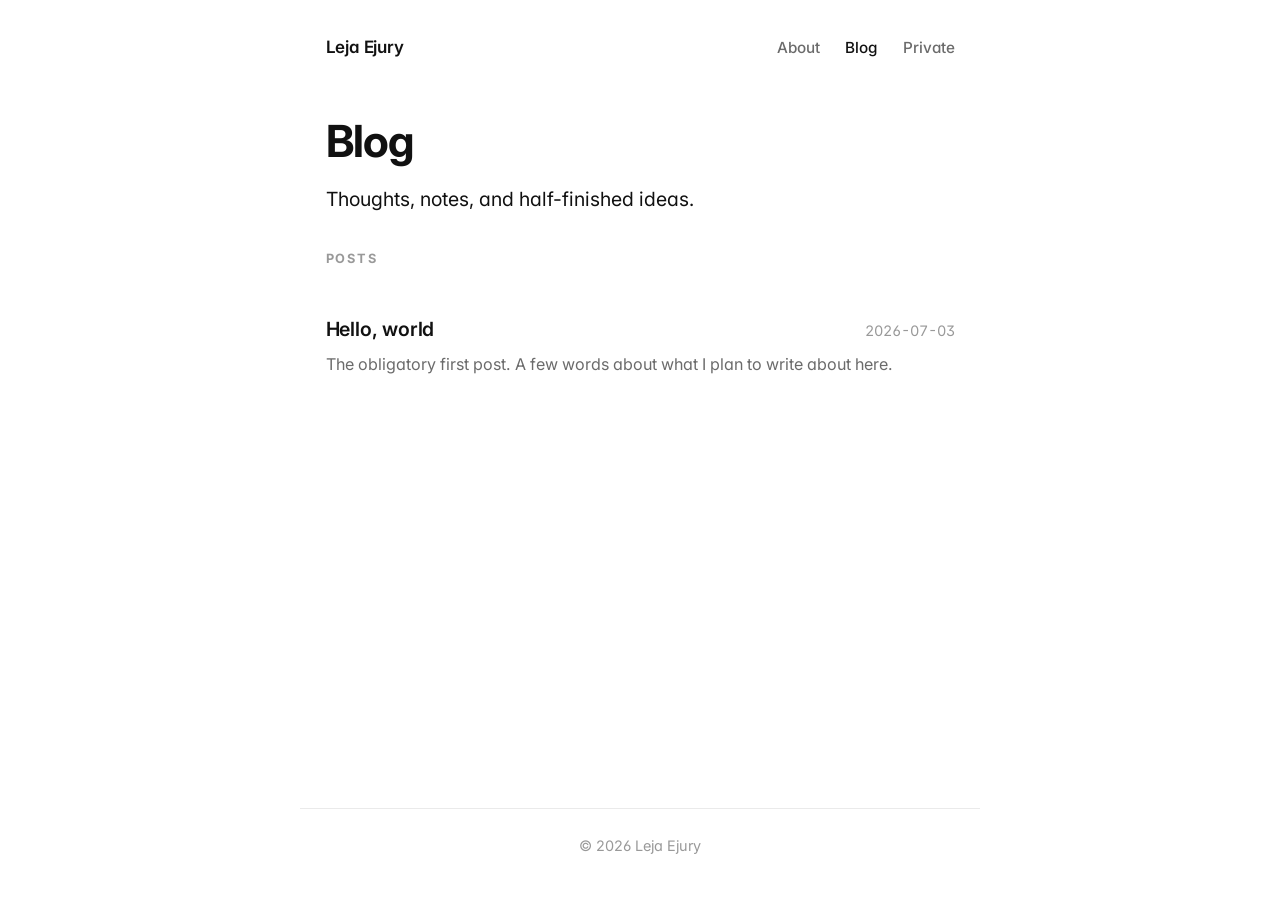
==== blog.html @ d4c1d5e3 "Redesign homepage with resume content in Stamatiou-style layout" ====
<!DOCTYPE html>
<html lang="en">
<head>
  <meta charset="UTF-8" />
  <meta name="viewport" content="width=device-width, initial-scale=1.0" />
  <title>Blog — Leja Ejury</title>
  <link rel="preconnect" href="https://fonts.googleapis.com" />
  <link rel="preconnect" href="https://fonts.gstatic.com" crossorigin />
  <link href="https://fonts.googleapis.com/css2?family=Inter:wght@400;500;600;700&display=swap" rel="stylesheet" />
  <link rel="stylesheet" href="css/style.css" />
</head>
<body>
  <header class="site-header">
    <a href="index.html" class="logo">Leja Ejury</a>
    <nav>
      <a href="index.html">About</a>
      <a href="blog.html" class="active">Blog</a>
      <a href="private.html">Private</a>
    </nav>
  </header>

  <main class="container">
    <h1>Blog</h1>
    <p class="lede">Thoughts, notes, and half-finished ideas.</p>

    <p class="section-label" style="margin-top: 2rem;">Posts</p>
    <ul class="post-list">
      <li>
        <a href="blog/hello-world.html">
          <span class="post-title">Hello, world</span>
          <span class="post-date">2026-07-03</span>
        </a>
        <p class="post-excerpt">
          The obligatory first post. A few words about what I plan to
          write about here.
        </p>
      </li>
    </ul>
  </main>

  <footer class="site-footer">
    <p>&copy; <span id="year"></span> Leja Ejury</p>
  </footer>

  <script src="js/main.js"></script>
</body>
</html>
---- css/style.css ----
:root {
  --bg: #ffffff;
  --ink: #111111;
  --muted: #6b6b6b;
  --faint: #999999;
  --rule: #eaeaea;
  --accent: #b45309;
  --max-width: 680px;
}

* {
  box-sizing: border-box;
  margin: 0;
  padding: 0;
}

html {
  font-size: 17px;
  -webkit-font-smoothing: antialiased;
  -moz-osx-font-smoothing: grayscale;
}

body {
  background: var(--bg);
  color: var(--ink);
  font-family: 'Inter', -apple-system, BlinkMacSystemFont, 'Segoe UI', sans-serif;
  line-height: 1.6;
  min-height: 100vh;
  display: flex;
  flex-direction: column;
  font-feature-settings: 'ss01', 'cv11';
}

h1, h2, h3 {
  font-weight: 700;
  line-height: 1.15;
  letter-spacing: -0.02em;
  color: var(--ink);
}

h1 { font-size: 2.6rem; margin-bottom: 1rem; }
h2 { font-size: 1.35rem; margin: 2rem 0 0.6rem; letter-spacing: -0.01em; }
h3 { font-size: 1.1rem; margin: 1.4rem 0 0.4rem; }

p { margin-bottom: 1rem; }

a {
  color: var(--accent);
  text-decoration: none;
  border-bottom: 1px solid rgba(180, 83, 9, 0.25);
  transition: border-color 0.15s ease;
}

a:hover { border-bottom-color: var(--accent); }

em { font-style: italic; }

hr.rule {
  border: none;
  border-top: 1px solid var(--rule);
  margin: 2.75rem 0;
}

.site-header {
  max-width: var(--max-width);
  margin: 0 auto;
  padding: 2rem 1.5rem 1.25rem;
  display: flex;
  justify-content: space-between;
  align-items: baseline;
  flex-wrap: wrap;
  gap: 1rem;
  width: 100%;
}

.logo {
  font-size: 1rem;
  font-weight: 600;
  color: var(--ink);
  border-bottom: none;
  letter-spacing: -0.01em;
}

.logo:hover { border-bottom: none; }

.site-header nav {
  display: flex;
  gap: 1.5rem;
}

.site-header nav a {
  color: var(--muted);
  font-size: 0.9rem;
  font-weight: 500;
  border-bottom: none;
}

.site-header nav a.active,
.site-header nav a:hover {
  color: var(--ink);
  border-bottom: none;
}

.container {
  max-width: var(--max-width);
  margin: 0 auto;
  padding: 2rem 1.5rem 4rem;
  width: 100%;
  flex: 1;
}

.hero {
  margin: 1.5rem 0 1rem;
}

.hero h1 {
  font-size: 2.8rem;
  margin-bottom: 1.5rem;
}

.lede {
  font-size: 1.15rem;
  line-height: 1.55;
  color: var(--ink);
  margin-bottom: 1.15rem;
}

.section-label {
  font-size: 0.75rem;
  font-weight: 700;
  letter-spacing: 0.14em;
  text-transform: uppercase;
  color: var(--faint);
  margin-bottom: 1.25rem;
}

.now-list,
.links {
  list-style: none;
}

.now-list li {
  padding: 0.4rem 0;
  color: var(--ink);
}

.now-list li + li {
  border-top: 1px solid var(--rule);
}

.links li {
  padding: 0.25rem 0;
}

.work-list {
  list-style: none;
}

.work-list > li {
  padding: 1.5rem 0;
  border-top: 1px solid var(--rule);
}

.work-list > li:first-child { border-top: none; padding-top: 0; }
.work-list > li:last-child { padding-bottom: 0; }

.work-head {
  display: flex;
  justify-content: space-between;
  align-items: baseline;
  gap: 1rem;
  margin-bottom: 0.15rem;
}

.work-company {
  font-weight: 600;
  font-size: 1.02rem;
  color: var(--ink);
  letter-spacing: -0.01em;
}

.work-dates {
  color: var(--faint);
  font-size: 0.85rem;
  font-variant-numeric: tabular-nums;
  white-space: nowrap;
}

.work-role {
  color: var(--muted);
  font-size: 0.95rem;
  margin-bottom: 0.75rem;
}

.work-details {
  list-style: none;
  padding-left: 0;
}

.work-details li {
  position: relative;
  padding-left: 1rem;
  margin-bottom: 0.5rem;
  color: var(--ink);
  font-size: 0.97rem;
  line-height: 1.55;
}

.work-details li::before {
  content: '';
  position: absolute;
  left: 0;
  top: 0.65rem;
  width: 4px;
  height: 4px;
  border-radius: 50%;
  background: var(--faint);
}

.edu .work-head { margin-bottom: 0.15rem; }
.edu-honors {
  color: var(--muted);
  font-size: 0.95rem;
  margin-bottom: 0.5rem;
}

.skills {
  display: grid;
  grid-template-columns: 110px 1fr;
  gap: 0.6rem 1.25rem;
}

.skills dt {
  font-weight: 600;
  color: var(--ink);
  font-size: 0.95rem;
}

.skills dd {
  color: var(--ink);
  font-size: 0.97rem;
  line-height: 1.55;
}

/* Blog list */
.post-list {
  list-style: none;
}

.post-list li {
  padding: 1.4rem 0;
  border-bottom: 1px solid var(--rule);
}

.post-list li:last-child { border-bottom: none; }

.post-list a {
  display: flex;
  justify-content: space-between;
  align-items: baseline;
  gap: 1rem;
  border-bottom: none;
  color: var(--ink);
}

.post-title {
  font-size: 1.15rem;
  font-weight: 600;
  letter-spacing: -0.01em;
}

.post-date {
  color: var(--faint);
  font-size: 0.85rem;
  font-variant-numeric: tabular-nums;
  white-space: nowrap;
}

.post-excerpt {
  color: var(--muted);
  margin-top: 0.4rem;
  font-size: 0.95rem;
}

/* Post page */
.post .back {
  margin-bottom: 2rem;
  font-size: 0.9rem;
}

.post-header {
  margin-bottom: 2rem;
}

.post-meta {
  color: var(--faint);
  font-size: 0.9rem;
  font-variant-numeric: tabular-nums;
}

.post article ul { margin: 0 0 1rem 1.5rem; }
.post article li { margin-bottom: 0.3rem; }

/* Private gate */
.gate {
  max-width: 360px;
  margin: 3rem auto;
  text-align: center;
}

.gate-form {
  margin: 2rem 0 1.5rem;
  display: flex;
  flex-direction: column;
  gap: 0.75rem;
}

.gate-form label {
  text-align: left;
  font-size: 0.9rem;
  color: var(--muted);
}

.gate-form input {
  padding: 0.7rem 0.9rem;
  border: 1px solid var(--rule);
  border-radius: 6px;
  font-size: 1rem;
  font-family: inherit;
  background: white;
}

.gate-form input:focus {
  outline: none;
  border-color: var(--accent);
}

.gate-form button,
.lock-btn {
  padding: 0.7rem 1rem;
  background: var(--ink);
  color: var(--bg);
  border: none;
  border-radius: 6px;
  font-size: 0.95rem;
  font-family: inherit;
  cursor: pointer;
  transition: opacity 0.15s ease;
}

.gate-form button:hover,
.lock-btn:hover { opacity: 0.85; }

.lock-btn {
  background: transparent;
  color: var(--muted);
  border: 1px solid var(--rule);
  margin-top: 2rem;
}

.gate-error {
  color: #b23a3a;
  font-size: 0.9rem;
}

.note {
  font-size: 0.85rem;
  color: var(--muted);
  margin-top: 1rem;
}

.site-footer {
  max-width: var(--max-width);
  margin: 0 auto;
  padding: 1.5rem;
  width: 100%;
  border-top: 1px solid var(--rule);
  color: var(--faint);
  font-size: 0.85rem;
  text-align: center;
}

@media (max-width: 500px) {
  html { font-size: 16px; }
  .hero h1 { font-size: 2.1rem; }
  h1 { font-size: 2.1rem; }
  .site-header { padding-top: 1.5rem; }
  .work-head {
    flex-direction: column;
    gap: 0.1rem;
  }
  .skills {
    grid-template-columns: 1fr;
    gap: 0.25rem 0;
  }
  .skills dt { margin-top: 0.6rem; }
  .post-list a {
    flex-direction: column;
    gap: 0.2rem;
  }
}
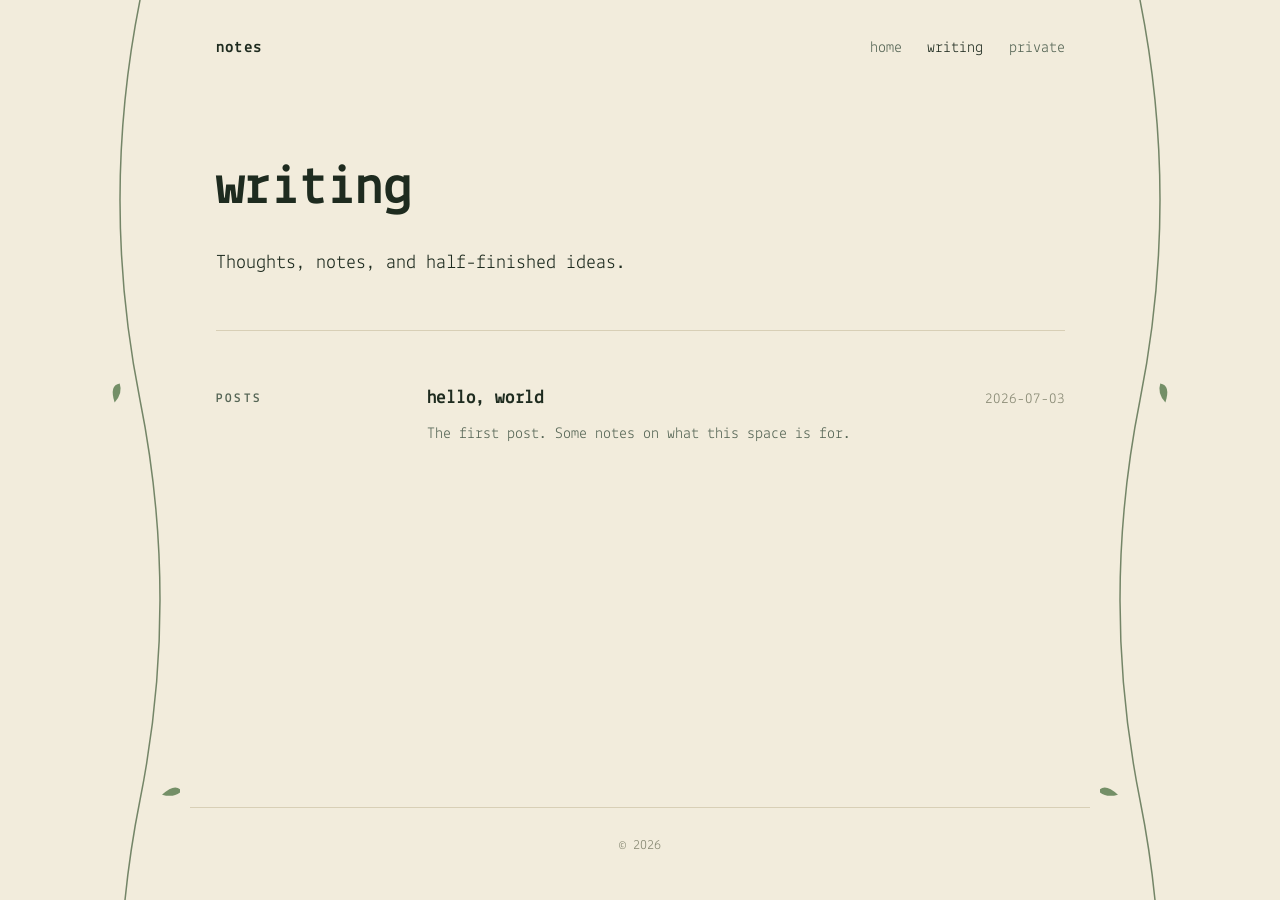
==== commit 3e34bcd5: "Anonymous creative space with green/earthy palette, Lekton, and scroll vines" ====
--- a/blog.html
+++ b/blog.html
@@ -3,45 +3,76 @@
 <head>
   <meta charset="UTF-8" />
   <meta name="viewport" content="width=device-width, initial-scale=1.0" />
-  <title>Blog — Leja Ejury</title>
+  <title>writing — notes</title>
   <link rel="preconnect" href="https://fonts.googleapis.com" />
   <link rel="preconnect" href="https://fonts.gstatic.com" crossorigin />
-  <link href="https://fonts.googleapis.com/css2?family=Inter:wght@400;500;600;700&display=swap" rel="stylesheet" />
+  <link href="https://fonts.googleapis.com/css2?family=Lekton:ital,wght@0,400;0,700;1,400&display=swap" rel="stylesheet" />
   <link rel="stylesheet" href="css/style.css" />
 </head>
 <body>
+  <div class="vines" aria-hidden="true">
+    <svg class="vine vine-left" viewBox="0 0 100 5000" preserveAspectRatio="xMidYMin slice">
+      <path class="vine-path" d="M 60 0 Q 20 200 60 400 T 60 800 T 60 1200 T 60 1600 T 60 2000 T 60 2400 T 60 2800 T 60 3200 T 60 3600 T 60 4000 T 60 4400 T 60 4800" />
+      <g class="leaves">
+        <path class="leaf" data-threshold="0.05" transform="translate(30 400) rotate(-30)" d="M 0 0 Q 12 -4 14 -14 Q 4 -18 0 0 Z" />
+        <path class="leaf" data-threshold="0.14" transform="translate(85 800) rotate(35)"  d="M 0 0 Q 12 -4 14 -14 Q 4 -18 0 0 Z" />
+        <path class="leaf" data-threshold="0.24" transform="translate(30 1200) rotate(-30)" d="M 0 0 Q 12 -4 14 -14 Q 4 -18 0 0 Z" />
+        <path class="leaf" data-threshold="0.34" transform="translate(85 1600) rotate(35)"  d="M 0 0 Q 12 -4 14 -14 Q 4 -18 0 0 Z" />
+        <path class="leaf" data-threshold="0.44" transform="translate(30 2000) rotate(-30)" d="M 0 0 Q 12 -4 14 -14 Q 4 -18 0 0 Z" />
+      </g>
+    </svg>
+    <svg class="vine vine-right" viewBox="0 0 100 5000" preserveAspectRatio="xMidYMin slice">
+      <path class="vine-path" d="M 40 0 Q 80 200 40 400 T 40 800 T 40 1200 T 40 1600 T 40 2000 T 40 2400 T 40 2800 T 40 3200 T 40 3600 T 40 4000 T 40 4400 T 40 4800" />
+      <g class="leaves">
+        <path class="leaf" data-threshold="0.09" transform="translate(70 400) rotate(30)"   d="M 0 0 Q -12 -4 -14 -14 Q -4 -18 0 0 Z" />
+        <path class="leaf" data-threshold="0.19" transform="translate(15 800) rotate(-35)"  d="M 0 0 Q -12 -4 -14 -14 Q -4 -18 0 0 Z" />
+        <path class="leaf" data-threshold="0.29" transform="translate(70 1200) rotate(30)"  d="M 0 0 Q -12 -4 -14 -14 Q -4 -18 0 0 Z" />
+        <path class="leaf" data-threshold="0.39" transform="translate(15 1600) rotate(-35)" d="M 0 0 Q -12 -4 -14 -14 Q -4 -18 0 0 Z" />
+        <path class="leaf" data-threshold="0.49" transform="translate(70 2000) rotate(30)"  d="M 0 0 Q -12 -4 -14 -14 Q -4 -18 0 0 Z" />
+      </g>
+    </svg>
+  </div>
+
   <header class="site-header">
-    <a href="index.html" class="logo">Leja Ejury</a>
+    <a href="index.html" class="logo">notes</a>
     <nav>
-      <a href="index.html">About</a>
-      <a href="blog.html" class="active">Blog</a>
-      <a href="private.html">Private</a>
+      <a href="index.html">home</a>
+      <a href="blog.html" class="active">writing</a>
+      <a href="private.html">private</a>
     </nav>
   </header>
 
   <main class="container">
-    <h1>Blog</h1>
-    <p class="lede">Thoughts, notes, and half-finished ideas.</p>
+    <section class="hero">
+      <h1>writing</h1>
+      <p class="lede">Thoughts, notes, and half-finished ideas.</p>
+    </section>
 
-    <p class="section-label" style="margin-top: 2rem;">Posts</p>
-    <ul class="post-list">
-      <li>
-        <a href="blog/hello-world.html">
-          <span class="post-title">Hello, world</span>
-          <span class="post-date">2026-07-03</span>
-        </a>
-        <p class="post-excerpt">
-          The obligatory first post. A few words about what I plan to
-          write about here.
-        </p>
-      </li>
-    </ul>
+    <hr class="rule" />
+
+    <section>
+      <p class="section-label">Posts</p>
+      <div>
+        <ul class="post-list">
+          <li>
+            <a href="blog/hello-world.html">
+              <span class="post-title">hello, world</span>
+              <span class="post-date">2026-07-03</span>
+            </a>
+            <p class="post-excerpt">
+              The first post. Some notes on what this space is for.
+            </p>
+          </li>
+        </ul>
+      </div>
+    </section>
   </main>
 
   <footer class="site-footer">
-    <p>&copy; <span id="year"></span> Leja Ejury</p>
+    <p>&copy; <span id="year"></span></p>
   </footer>
 
   <script src="js/main.js"></script>
+  <script src="js/vines.js"></script>
 </body>
 </html>
--- a/css/style.css
+++ b/css/style.css
@@ -1,11 +1,15 @@
 :root {
-  --bg: #ffffff;
-  --ink: #111111;
-  --muted: #6b6b6b;
-  --faint: #999999;
-  --rule: #eaeaea;
-  --accent: #b45309;
-  --max-width: 680px;
+  --bg: #f2ecdc;
+  --ink: #1e2b1f;
+  --muted: #556555;
+  --faint: #8a8b76;
+  --rule: #d8cfb6;
+  --accent: #a44a24;
+  --vine: #3f5a37;
+  --leaf: #4a7040;
+  --content-width: 900px;
+  --label-width: 160px;
+  --gutter: 3rem;
 }
 
 * {
@@ -23,23 +27,25 @@
 body {
   background: var(--bg);
   color: var(--ink);
-  font-family: 'Inter', -apple-system, BlinkMacSystemFont, 'Segoe UI', sans-serif;
-  line-height: 1.6;
+  font-family: 'Lekton', 'JetBrains Mono', 'IBM Plex Mono', ui-monospace, monospace;
+  line-height: 1.65;
   min-height: 100vh;
   display: flex;
   flex-direction: column;
-  font-feature-settings: 'ss01', 'cv11';
+  position: relative;
+  overflow-x: hidden;
 }
 
 h1, h2, h3 {
+  font-family: 'Lekton', 'JetBrains Mono', 'IBM Plex Mono', ui-monospace, monospace;
   font-weight: 700;
   line-height: 1.15;
-  letter-spacing: -0.02em;
-  color: var(--ink);
-}
-
-h1 { font-size: 2.6rem; margin-bottom: 1rem; }
-h2 { font-size: 1.35rem; margin: 2rem 0 0.6rem; letter-spacing: -0.01em; }
+  letter-spacing: -0.01em;
+  color: var(--ink);
+}
+
+h1 { font-size: 3rem; margin-bottom: 1.2rem; }
+h2 { font-size: 1.4rem; margin: 2rem 0 0.6rem; }
 h3 { font-size: 1.1rem; margin: 1.4rem 0 0.4rem; }
 
 p { margin-bottom: 1rem; }
@@ -47,41 +53,96 @@
 a {
   color: var(--accent);
   text-decoration: none;
-  border-bottom: 1px solid rgba(180, 83, 9, 0.25);
-  transition: border-color 0.15s ease;
-}
-
-a:hover { border-bottom-color: var(--accent); }
+  border-bottom: 1px solid rgba(164, 74, 36, 0.35);
+  transition: border-color 0.15s ease, color 0.15s ease;
+}
+
+a:hover {
+  border-bottom-color: var(--accent);
+  color: var(--ink);
+}
 
 em { font-style: italic; }
+code {
+  font-family: inherit;
+  background: rgba(63, 90, 55, 0.1);
+  padding: 0.05em 0.35em;
+  border-radius: 3px;
+  font-size: 0.92em;
+}
 
 hr.rule {
   border: none;
   border-top: 1px solid var(--rule);
-  margin: 2.75rem 0;
-}
-
+  margin: 3rem 0;
+}
+
+/* ── vines ─────────────────────────────────────────── */
+.vines {
+  position: absolute;
+  top: 0;
+  left: 0;
+  right: 0;
+  height: 100%;
+  pointer-events: none;
+  z-index: 0;
+  overflow: hidden;
+}
+
+.vine {
+  position: absolute;
+  top: 0;
+  height: 100%;
+  width: 100px;
+}
+
+.vine-left { left: max(1rem, calc((100vw - var(--content-width)) / 2 - 110px)); }
+.vine-right { right: max(1rem, calc((100vw - var(--content-width)) / 2 - 110px)); }
+
+.vine-path {
+  fill: none;
+  stroke: var(--vine);
+  stroke-width: 1.5;
+  stroke-linecap: round;
+  opacity: 0.7;
+}
+
+.leaf {
+  fill: var(--leaf);
+  opacity: 0;
+  transform-box: fill-box;
+  transform-origin: center;
+  transition: opacity 0.6s ease-out, transform 0.6s ease-out;
+}
+
+.leaf.visible {
+  opacity: 0.75;
+}
+
+/* ── header ────────────────────────────────────────── */
 .site-header {
-  max-width: var(--max-width);
+  max-width: var(--content-width);
   margin: 0 auto;
-  padding: 2rem 1.5rem 1.25rem;
+  padding: 2rem 1.5rem 1.5rem;
   display: flex;
   justify-content: space-between;
   align-items: baseline;
   flex-wrap: wrap;
   gap: 1rem;
   width: 100%;
+  position: relative;
+  z-index: 2;
 }
 
 .logo {
   font-size: 1rem;
-  font-weight: 600;
+  font-weight: 700;
   color: var(--ink);
   border-bottom: none;
-  letter-spacing: -0.01em;
-}
-
-.logo:hover { border-bottom: none; }
+  letter-spacing: 0.02em;
+}
+
+.logo:hover { border-bottom: none; color: var(--accent); }
 
 .site-header nav {
   display: flex;
@@ -90,8 +151,7 @@
 
 .site-header nav a {
   color: var(--muted);
-  font-size: 0.9rem;
-  font-weight: 500;
+  font-size: 0.95rem;
   border-bottom: none;
 }
 
@@ -101,157 +161,122 @@
   border-bottom: none;
 }
 
+/* ── container / layout ────────────────────────────── */
 .container {
-  max-width: var(--max-width);
+  max-width: var(--content-width);
   margin: 0 auto;
-  padding: 2rem 1.5rem 4rem;
+  padding: 2rem 1.5rem 5rem;
   width: 100%;
   flex: 1;
+  position: relative;
+  z-index: 1;
 }
 
 .hero {
-  margin: 1.5rem 0 1rem;
+  margin: 2rem 0 1rem;
 }
 
 .hero h1 {
-  font-size: 2.8rem;
+  font-size: 3.4rem;
   margin-bottom: 1.5rem;
+  letter-spacing: -0.02em;
 }
 
 .lede {
   font-size: 1.15rem;
-  line-height: 1.55;
+  line-height: 1.6;
   color: var(--ink);
   margin-bottom: 1.15rem;
+  max-width: 42rem;
+}
+
+/* Two-column desktop layout: section-label sits left of content */
+@media (min-width: 820px) {
+  main.container > section:not(.hero):not(.gate) {
+    display: grid;
+    grid-template-columns: var(--label-width) 1fr;
+    gap: var(--gutter);
+    align-items: start;
+  }
+
+  main.container > section:not(.hero):not(.gate) > .section-label {
+    grid-column: 1;
+    margin: 0;
+    padding-top: 0.35rem;
+    position: sticky;
+    top: 1.5rem;
+  }
+
+  main.container > section:not(.hero):not(.gate) > *:not(.section-label) {
+    grid-column: 2;
+    min-width: 0;
+  }
 }
 
 .section-label {
-  font-size: 0.75rem;
+  font-size: 0.78rem;
   font-weight: 700;
-  letter-spacing: 0.14em;
+  letter-spacing: 0.18em;
   text-transform: uppercase;
-  color: var(--faint);
+  color: var(--muted);
   margin-bottom: 1.25rem;
 }
 
+/* ── content elements ──────────────────────────────── */
 .now-list,
-.links {
+.links,
+.ideas-list,
+.project-list {
   list-style: none;
 }
 
-.now-list li {
-  padding: 0.4rem 0;
-  color: var(--ink);
-}
-
-.now-list li + li {
+.ideas-list li {
+  padding: 0.5rem 0;
+  color: var(--ink);
+  border-top: 1px dashed var(--rule);
+}
+
+.ideas-list li:first-child { border-top: none; padding-top: 0; }
+
+.project-list li {
+  padding: 0.9rem 0;
   border-top: 1px solid var(--rule);
-}
-
-.links li {
-  padding: 0.25rem 0;
-}
-
-.work-list {
-  list-style: none;
-}
-
-.work-list > li {
-  padding: 1.5rem 0;
-  border-top: 1px solid var(--rule);
-}
-
-.work-list > li:first-child { border-top: none; padding-top: 0; }
-.work-list > li:last-child { padding-bottom: 0; }
-
-.work-head {
-  display: flex;
-  justify-content: space-between;
+  display: flex;
+  gap: 1.5rem;
   align-items: baseline;
-  gap: 1rem;
-  margin-bottom: 0.15rem;
-}
-
-.work-company {
-  font-weight: 600;
-  font-size: 1.02rem;
-  color: var(--ink);
-  letter-spacing: -0.01em;
-}
-
-.work-dates {
-  color: var(--faint);
-  font-size: 0.85rem;
-  font-variant-numeric: tabular-nums;
-  white-space: nowrap;
-}
-
-.work-role {
-  color: var(--muted);
+}
+
+.project-list li:first-child { border-top: none; padding-top: 0; }
+
+.project-name {
+  font-weight: 700;
+  color: var(--ink);
+  min-width: 130px;
+}
+
+.project-desc {
+  color: var(--muted);
+  font-size: 0.98rem;
+}
+
+.links li { padding: 0.25rem 0; }
+
+.more-link {
+  margin-top: 1rem;
   font-size: 0.95rem;
-  margin-bottom: 0.75rem;
-}
-
-.work-details {
-  list-style: none;
-  padding-left: 0;
-}
-
-.work-details li {
-  position: relative;
-  padding-left: 1rem;
-  margin-bottom: 0.5rem;
-  color: var(--ink);
-  font-size: 0.97rem;
-  line-height: 1.55;
-}
-
-.work-details li::before {
-  content: '';
-  position: absolute;
-  left: 0;
-  top: 0.65rem;
-  width: 4px;
-  height: 4px;
-  border-radius: 50%;
-  background: var(--faint);
-}
-
-.edu .work-head { margin-bottom: 0.15rem; }
-.edu-honors {
-  color: var(--muted);
-  font-size: 0.95rem;
-  margin-bottom: 0.5rem;
-}
-
-.skills {
-  display: grid;
-  grid-template-columns: 110px 1fr;
-  gap: 0.6rem 1.25rem;
-}
-
-.skills dt {
-  font-weight: 600;
-  color: var(--ink);
-  font-size: 0.95rem;
-}
-
-.skills dd {
-  color: var(--ink);
-  font-size: 0.97rem;
-  line-height: 1.55;
-}
-
-/* Blog list */
+}
+
+/* ── blog list ─────────────────────────────────────── */
 .post-list {
   list-style: none;
 }
 
 .post-list li {
-  padding: 1.4rem 0;
-  border-bottom: 1px solid var(--rule);
-}
-
+  padding: 1.2rem 0;
+  border-top: 1px solid var(--rule);
+}
+
+.post-list li:first-child { border-top: none; padding-top: 0; }
 .post-list li:last-child { border-bottom: none; }
 
 .post-list a {
@@ -263,15 +288,18 @@
   color: var(--ink);
 }
 
+.post-list a:hover .post-title { color: var(--accent); }
+
 .post-title {
-  font-size: 1.15rem;
-  font-weight: 600;
+  font-size: 1.2rem;
+  font-weight: 700;
   letter-spacing: -0.01em;
+  transition: color 0.15s ease;
 }
 
 .post-date {
   color: var(--faint);
-  font-size: 0.85rem;
+  font-size: 0.9rem;
   font-variant-numeric: tabular-nums;
   white-space: nowrap;
 }
@@ -280,9 +308,10 @@
   color: var(--muted);
   margin-top: 0.4rem;
   font-size: 0.95rem;
-}
-
-/* Post page */
+  line-height: 1.55;
+}
+
+/* ── post page ─────────────────────────────────────── */
 .post .back {
   margin-bottom: 2rem;
   font-size: 0.9rem;
@@ -301,12 +330,14 @@
 .post article ul { margin: 0 0 1rem 1.5rem; }
 .post article li { margin-bottom: 0.3rem; }
 
-/* Private gate */
+/* ── private gate ──────────────────────────────────── */
 .gate {
-  max-width: 360px;
+  max-width: 380px;
   margin: 3rem auto;
   text-align: center;
 }
+
+.gate h1 { font-size: 2.2rem; margin-bottom: 0.5rem; }
 
 .gate-form {
   margin: 2rem 0 1.5rem;
@@ -324,15 +355,16 @@
 .gate-form input {
   padding: 0.7rem 0.9rem;
   border: 1px solid var(--rule);
-  border-radius: 6px;
+  border-radius: 4px;
   font-size: 1rem;
   font-family: inherit;
-  background: white;
+  background: #fbf7ea;
+  color: var(--ink);
 }
 
 .gate-form input:focus {
   outline: none;
-  border-color: var(--accent);
+  border-color: var(--vine);
 }
 
 .gate-form button,
@@ -341,7 +373,7 @@
   background: var(--ink);
   color: var(--bg);
   border: none;
-  border-radius: 6px;
+  border-radius: 4px;
   font-size: 0.95rem;
   font-family: inherit;
   cursor: pointer;
@@ -369,8 +401,9 @@
   margin-top: 1rem;
 }
 
+/* ── footer ────────────────────────────────────────── */
 .site-footer {
-  max-width: var(--max-width);
+  max-width: var(--content-width);
   margin: 0 auto;
   padding: 1.5rem;
   width: 100%;
@@ -378,24 +411,18 @@
   color: var(--faint);
   font-size: 0.85rem;
   text-align: center;
-}
-
-@media (max-width: 500px) {
+  position: relative;
+  z-index: 1;
+}
+
+/* ── narrow screens: hide vines, single-column ─────── */
+@media (max-width: 819px) {
+  .vines { display: none; }
   html { font-size: 16px; }
-  .hero h1 { font-size: 2.1rem; }
-  h1 { font-size: 2.1rem; }
-  .site-header { padding-top: 1.5rem; }
-  .work-head {
-    flex-direction: column;
-    gap: 0.1rem;
-  }
-  .skills {
-    grid-template-columns: 1fr;
-    gap: 0.25rem 0;
-  }
-  .skills dt { margin-top: 0.6rem; }
-  .post-list a {
-    flex-direction: column;
-    gap: 0.2rem;
-  }
-}
+  .hero h1 { font-size: 2.2rem; }
+  h1 { font-size: 2.2rem; }
+  .container { padding-top: 1.5rem; }
+  .post-list a { flex-direction: column; gap: 0.2rem; }
+  .project-list li { flex-direction: column; gap: 0.2rem; }
+  .project-name { min-width: 0; }
+}
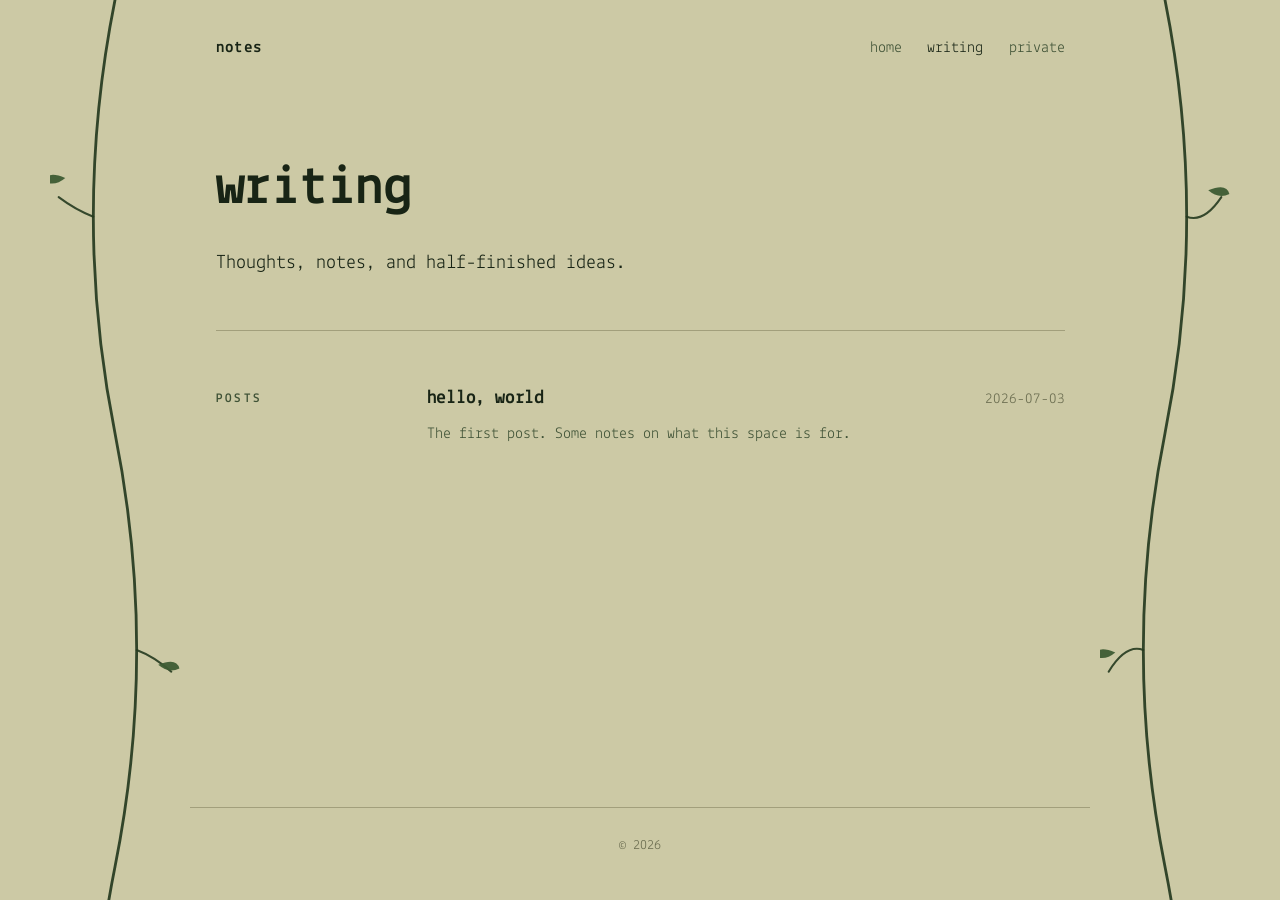
==== commit 5860d957: "Deeper earthy palette, thicker vines with 12 branches per side that draw on scroll" ====
--- a/blog.html
+++ b/blog.html
@@ -11,25 +11,13 @@
 </head>
 <body>
   <div class="vines" aria-hidden="true">
-    <svg class="vine vine-left" viewBox="0 0 100 5000" preserveAspectRatio="xMidYMin slice">
-      <path class="vine-path" d="M 60 0 Q 20 200 60 400 T 60 800 T 60 1200 T 60 1600 T 60 2000 T 60 2400 T 60 2800 T 60 3200 T 60 3600 T 60 4000 T 60 4400 T 60 4800" />
-      <g class="leaves">
-        <path class="leaf" data-threshold="0.05" transform="translate(30 400) rotate(-30)" d="M 0 0 Q 12 -4 14 -14 Q 4 -18 0 0 Z" />
-        <path class="leaf" data-threshold="0.14" transform="translate(85 800) rotate(35)"  d="M 0 0 Q 12 -4 14 -14 Q 4 -18 0 0 Z" />
-        <path class="leaf" data-threshold="0.24" transform="translate(30 1200) rotate(-30)" d="M 0 0 Q 12 -4 14 -14 Q 4 -18 0 0 Z" />
-        <path class="leaf" data-threshold="0.34" transform="translate(85 1600) rotate(35)"  d="M 0 0 Q 12 -4 14 -14 Q 4 -18 0 0 Z" />
-        <path class="leaf" data-threshold="0.44" transform="translate(30 2000) rotate(-30)" d="M 0 0 Q 12 -4 14 -14 Q 4 -18 0 0 Z" />
-      </g>
+    <svg class="vine vine-left" viewBox="0 0 120 5000" preserveAspectRatio="xMidYMin slice">
+      <path class="vine-main" d="M 60 0 Q 20 200 60 400 T 60 800 T 60 1200 T 60 1600 T 60 2000 T 60 2400 T 60 2800 T 60 3200 T 60 3600 T 60 4000 T 60 4400 T 60 4800" />
+      <g class="branches"></g>
     </svg>
-    <svg class="vine vine-right" viewBox="0 0 100 5000" preserveAspectRatio="xMidYMin slice">
-      <path class="vine-path" d="M 40 0 Q 80 200 40 400 T 40 800 T 40 1200 T 40 1600 T 40 2000 T 40 2400 T 40 2800 T 40 3200 T 40 3600 T 40 4000 T 40 4400 T 40 4800" />
-      <g class="leaves">
-        <path class="leaf" data-threshold="0.09" transform="translate(70 400) rotate(30)"   d="M 0 0 Q -12 -4 -14 -14 Q -4 -18 0 0 Z" />
-        <path class="leaf" data-threshold="0.19" transform="translate(15 800) rotate(-35)"  d="M 0 0 Q -12 -4 -14 -14 Q -4 -18 0 0 Z" />
-        <path class="leaf" data-threshold="0.29" transform="translate(70 1200) rotate(30)"  d="M 0 0 Q -12 -4 -14 -14 Q -4 -18 0 0 Z" />
-        <path class="leaf" data-threshold="0.39" transform="translate(15 1600) rotate(-35)" d="M 0 0 Q -12 -4 -14 -14 Q -4 -18 0 0 Z" />
-        <path class="leaf" data-threshold="0.49" transform="translate(70 2000) rotate(30)"  d="M 0 0 Q -12 -4 -14 -14 Q -4 -18 0 0 Z" />
-      </g>
+    <svg class="vine vine-right" viewBox="0 0 120 5000" preserveAspectRatio="xMidYMin slice">
+      <path class="vine-main" d="M 60 0 Q 100 200 60 400 T 60 800 T 60 1200 T 60 1600 T 60 2000 T 60 2400 T 60 2800 T 60 3200 T 60 3600 T 60 4000 T 60 4400 T 60 4800" />
+      <g class="branches"></g>
     </svg>
   </div>
 
--- a/css/style.css
+++ b/css/style.css
@@ -1,12 +1,12 @@
 :root {
-  --bg: #f2ecdc;
-  --ink: #1e2b1f;
-  --muted: #556555;
-  --faint: #8a8b76;
-  --rule: #d8cfb6;
-  --accent: #a44a24;
-  --vine: #3f5a37;
-  --leaf: #4a7040;
+  --bg: #ccc9a5;
+  --ink: #182415;
+  --muted: #3f5236;
+  --faint: #6d6f52;
+  --rule: #a29f7c;
+  --accent: #7a3a1a;
+  --vine: #253a20;
+  --leaf: #3d5c33;
   --content-width: 900px;
   --label-width: 160px;
   --gutter: 3rem;
@@ -93,30 +93,45 @@
   position: absolute;
   top: 0;
   height: 100%;
-  width: 100px;
-}
-
-.vine-left { left: max(1rem, calc((100vw - var(--content-width)) / 2 - 110px)); }
-.vine-right { right: max(1rem, calc((100vw - var(--content-width)) / 2 - 110px)); }
-
-.vine-path {
+  width: 130px;
+}
+
+.vine-left  { left:  max(1rem, calc((100vw - var(--content-width)) / 2 - 140px)); }
+.vine-right { right: max(1rem, calc((100vw - var(--content-width)) / 2 - 140px)); }
+
+.vine-main {
   fill: none;
   stroke: var(--vine);
-  stroke-width: 1.5;
+  stroke-width: 2.6;
   stroke-linecap: round;
-  opacity: 0.7;
-}
-
-.leaf {
+  opacity: 0.92;
+}
+
+.branch-path {
+  fill: none;
+  stroke: var(--vine);
+  stroke-width: 1.9;
+  stroke-linecap: round;
+  opacity: 0;
+  stroke-dashoffset: var(--length, 100);
+  transition: opacity 0.2s ease, stroke-dashoffset 0.9s ease-out;
+}
+
+.branch-leaf {
   fill: var(--leaf);
   opacity: 0;
   transform-box: fill-box;
-  transform-origin: center;
-  transition: opacity 0.6s ease-out, transform 0.6s ease-out;
-}
-
-.leaf.visible {
-  opacity: 0.75;
+  transform-origin: 0 0;
+  transition: opacity 0.6s ease 0.35s;
+}
+
+.branch.visible .branch-path {
+  opacity: 0.9;
+  stroke-dashoffset: 0;
+}
+
+.branch.visible .branch-leaf {
+  opacity: 0.95;
 }
 
 /* ── header ────────────────────────────────────────── */
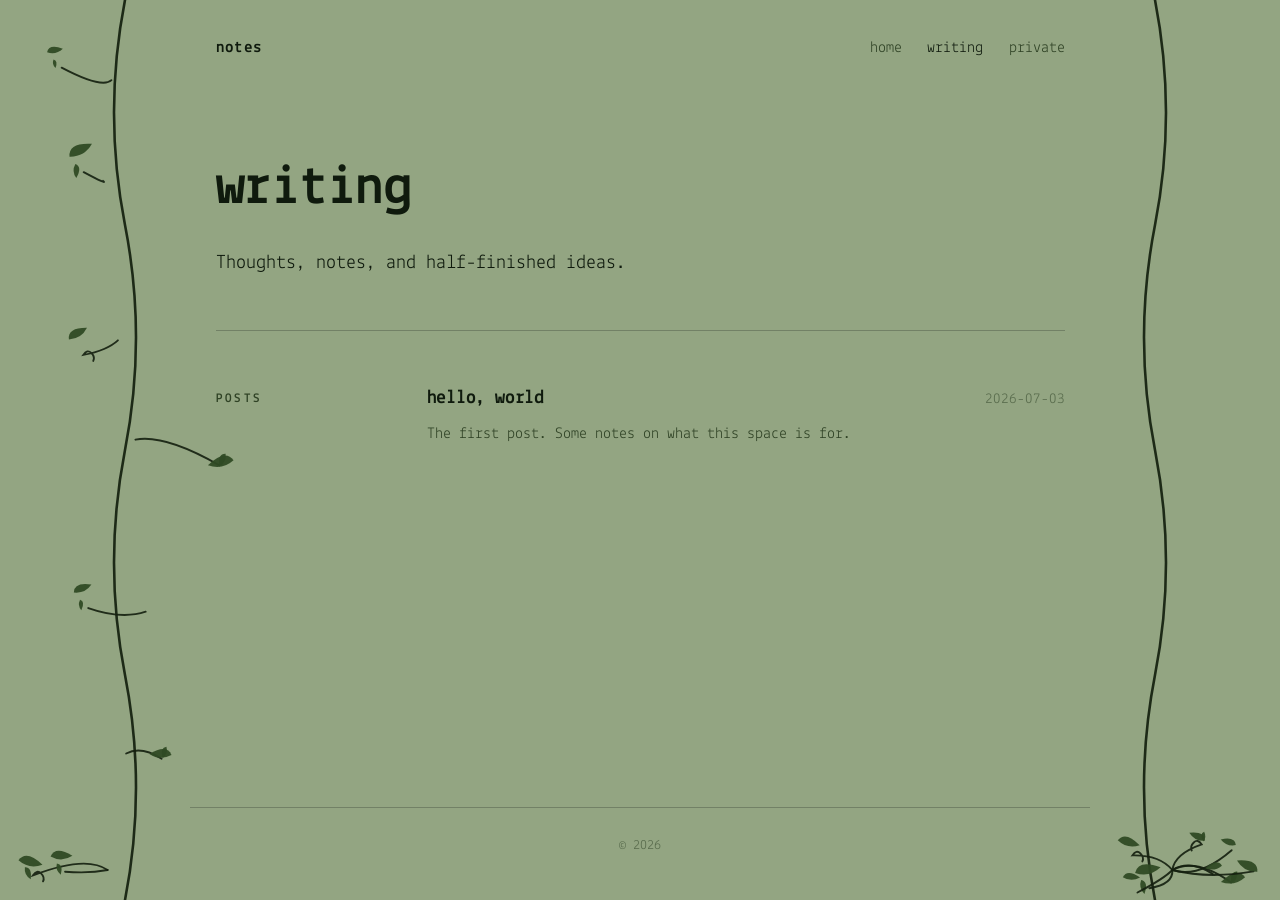
==== commit c41dff72: "Fix branch clipping with dynamic viewBox, forest-green palette, wilder branches" ====
--- a/blog.html
+++ b/blog.html
@@ -11,12 +11,12 @@
 </head>
 <body>
   <div class="vines" aria-hidden="true">
-    <svg class="vine vine-left" viewBox="0 0 120 5000" preserveAspectRatio="xMidYMin slice">
-      <path class="vine-main" d="M 60 0 Q 20 200 60 400 T 60 800 T 60 1200 T 60 1600 T 60 2000 T 60 2400 T 60 2800 T 60 3200 T 60 3600 T 60 4000 T 60 4400 T 60 4800" />
+    <svg class="vine vine-left" preserveAspectRatio="none">
+      <path class="vine-main" />
       <g class="branches"></g>
     </svg>
-    <svg class="vine vine-right" viewBox="0 0 120 5000" preserveAspectRatio="xMidYMin slice">
-      <path class="vine-main" d="M 60 0 Q 100 200 60 400 T 60 800 T 60 1200 T 60 1600 T 60 2000 T 60 2400 T 60 2800 T 60 3200 T 60 3600 T 60 4000 T 60 4400 T 60 4800" />
+    <svg class="vine vine-right" preserveAspectRatio="none">
+      <path class="vine-main" />
       <g class="branches"></g>
     </svg>
   </div>
--- a/css/style.css
+++ b/css/style.css
@@ -1,12 +1,12 @@
 :root {
-  --bg: #ccc9a5;
-  --ink: #182415;
-  --muted: #3f5236;
-  --faint: #6d6f52;
-  --rule: #a29f7c;
-  --accent: #7a3a1a;
-  --vine: #253a20;
-  --leaf: #3d5c33;
+  --bg: #93a582;
+  --ink: #0f1a0d;
+  --muted: #2f4225;
+  --faint: #5a6d4e;
+  --rule: #728166;
+  --accent: #8a3d1c;
+  --vine: #14200f;
+  --leaf: #2f4a24;
   --content-width: 900px;
   --label-width: 160px;
   --gutter: 3rem;
@@ -92,12 +92,12 @@
 .vine {
   position: absolute;
   top: 0;
-  height: 100%;
-  width: 130px;
-}
-
-.vine-left  { left:  max(1rem, calc((100vw - var(--content-width)) / 2 - 140px)); }
-.vine-right { right: max(1rem, calc((100vw - var(--content-width)) / 2 - 140px)); }
+  width: 110px;
+  overflow: visible;
+}
+
+.vine-left  { left:  max(1rem, calc((100vw - var(--content-width)) / 2 - 120px)); }
+.vine-right { right: max(1rem, calc((100vw - var(--content-width)) / 2 - 120px)); }
 
 .vine-main {
   fill: none;
@@ -430,9 +430,13 @@
   z-index: 1;
 }
 
-/* ── narrow screens: hide vines, single-column ─────── */
+/* ── smaller desktop: hide vines to avoid content overlap ─── */
+@media (max-width: 1049px) {
+  .vines { display: none; }
+}
+
+/* ── narrow screens: single-column ─────────────────── */
 @media (max-width: 819px) {
-  .vines { display: none; }
   html { font-size: 16px; }
   .hero h1 { font-size: 2.2rem; }
   h1 { font-size: 2.2rem; }
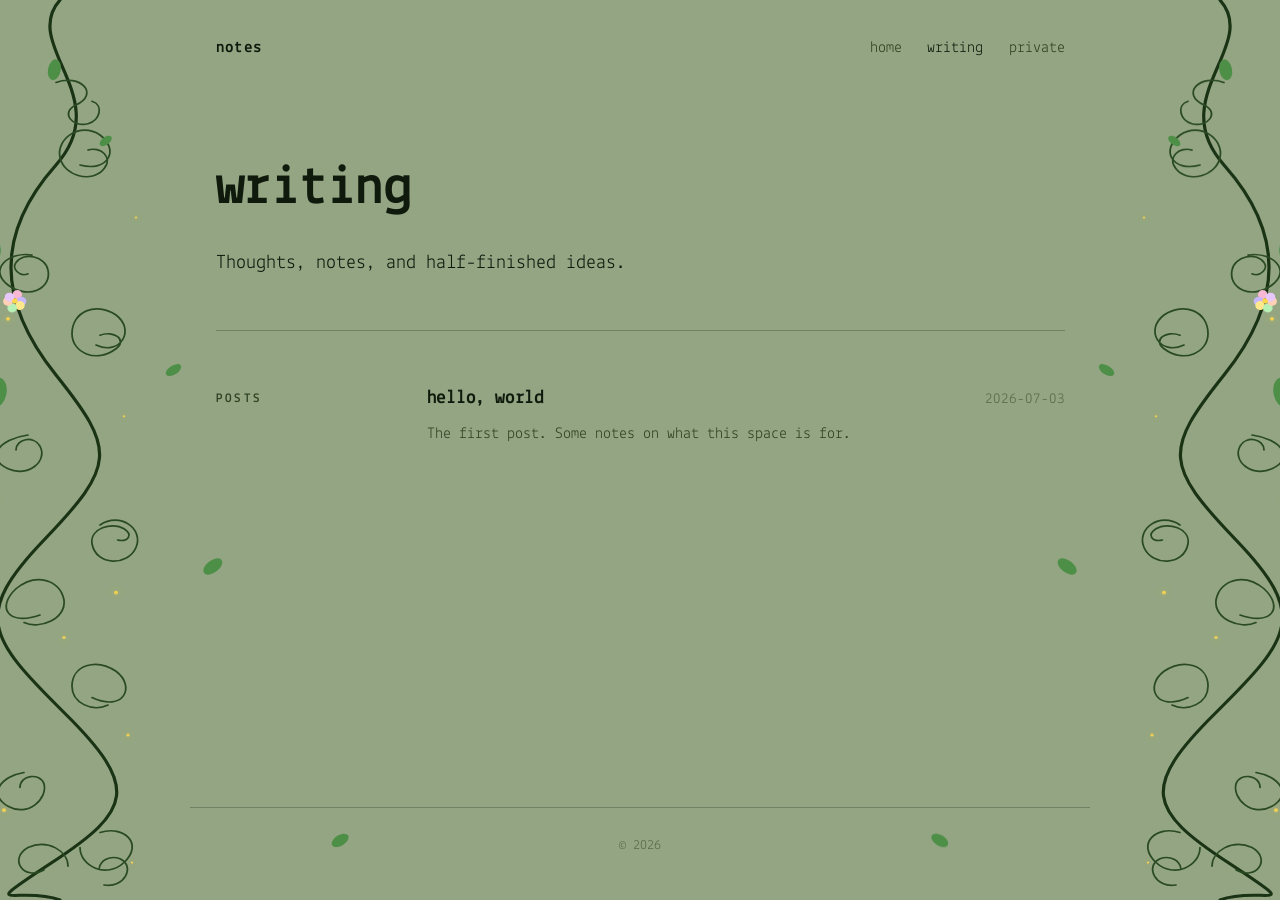
==== commit 4f5e34c0: "Rewrite vines as ornamental illuminated-manuscript design: tendrils, flowers, pollen" ====
--- a/blog.html
+++ b/blog.html
@@ -10,16 +10,8 @@
   <link rel="stylesheet" href="css/style.css" />
 </head>
 <body>
-  <div class="vines" aria-hidden="true">
-    <svg class="vine vine-left" preserveAspectRatio="none">
-      <path class="vine-main" />
-      <g class="branches"></g>
-    </svg>
-    <svg class="vine vine-right" preserveAspectRatio="none">
-      <path class="vine-main" />
-      <g class="branches"></g>
-    </svg>
-  </div>
+  <div class="vine vine-left" aria-hidden="true"></div>
+  <div class="vine vine-right" aria-hidden="true"></div>
 
   <header class="site-header">
     <a href="index.html" class="logo">notes</a>
--- a/css/style.css
+++ b/css/style.css
@@ -77,61 +77,83 @@
   margin: 3rem 0;
 }
 
-/* ── vines ─────────────────────────────────────────── */
-.vines {
-  position: absolute;
+/* ── vines: fixed, ornamental, scroll-driven ───────── */
+.vine {
+  position: fixed;
   top: 0;
-  left: 0;
-  right: 0;
+  width: 240px;
+  height: 100vh;
+  pointer-events: none;
+  z-index: 3;
+  overflow: visible;
+}
+
+.vine-left  { left: -60px; }
+.vine-right { right: -60px; transform: scaleX(-1); }
+
+.vine svg {
+  width: 100%;
   height: 100%;
-  pointer-events: none;
-  z-index: 0;
-  overflow: hidden;
-}
-
-.vine {
-  position: absolute;
-  top: 0;
-  width: 110px;
   overflow: visible;
-}
-
-.vine-left  { left:  max(1rem, calc((100vw - var(--content-width)) / 2 - 120px)); }
-.vine-right { right: max(1rem, calc((100vw - var(--content-width)) / 2 - 120px)); }
-
-.vine-main {
+  display: block;
+}
+
+.main-vine {
   fill: none;
-  stroke: var(--vine);
-  stroke-width: 2.6;
+  stroke: #1a3315;
+  stroke-width: 4;
   stroke-linecap: round;
-  opacity: 0.92;
-}
-
-.branch-path {
+  stroke-linejoin: round;
+}
+
+.tendril {
   fill: none;
-  stroke: var(--vine);
-  stroke-width: 1.9;
+  stroke: #2a4a24;
+  stroke-width: 2.2;
   stroke-linecap: round;
-  opacity: 0;
-  stroke-dashoffset: var(--length, 100);
-  transition: opacity 0.2s ease, stroke-dashoffset 0.9s ease-out;
-}
-
-.branch-leaf {
-  fill: var(--leaf);
+  stroke-linejoin: round;
+}
+
+.leaf {
+  fill: #4e8f48;
   opacity: 0;
   transform-box: fill-box;
-  transform-origin: 0 0;
-  transition: opacity 0.6s ease 0.35s;
-}
-
-.branch.visible .branch-path {
-  opacity: 0.9;
-  stroke-dashoffset: 0;
-}
-
-.branch.visible .branch-leaf {
-  opacity: 0.95;
+  transform-origin: center;
+  transition: opacity 0.5s ease;
+}
+
+.flower {
+  opacity: 0;
+  transform-box: fill-box;
+  transform-origin: center;
+  transition: opacity 0.6s ease;
+}
+
+.flower circle:nth-child(1) { fill: #f6b8d2; }
+.flower circle:nth-child(2) { fill: #c6b7ff; }
+.flower circle:nth-child(3) { fill: #ffe88b; }
+.flower circle:nth-child(4) { fill: #b7f0b5; }
+.flower circle:nth-child(5) { fill: #ffd0b4; }
+.flower circle:nth-child(6) { fill: #e8c7ff; }
+.flower .flower-center { fill: #ffd84a; }
+
+.pollen {
+  fill: #ffd84a;
+  opacity: 0;
+  filter: drop-shadow(0 0 4px rgba(255, 216, 74, 0.7));
+  transform-box: fill-box;
+  transform-origin: center;
+  transition: opacity 0.8s ease;
+}
+
+.pollen.revealed {
+  opacity: 0.85;
+  animation: pollen-drift 5s ease-in-out infinite alternate;
+}
+
+@keyframes pollen-drift {
+  from { translate: 0 8px; }
+  to   { translate: 0 -8px; }
 }
 
 /* ── header ────────────────────────────────────────── */
@@ -431,8 +453,8 @@
 }
 
 /* ── smaller desktop: hide vines to avoid content overlap ─── */
-@media (max-width: 1049px) {
-  .vines { display: none; }
+@media (max-width: 1149px) {
+  .vine { display: none; }
 }
 
 /* ── narrow screens: single-column ─────────────────── */
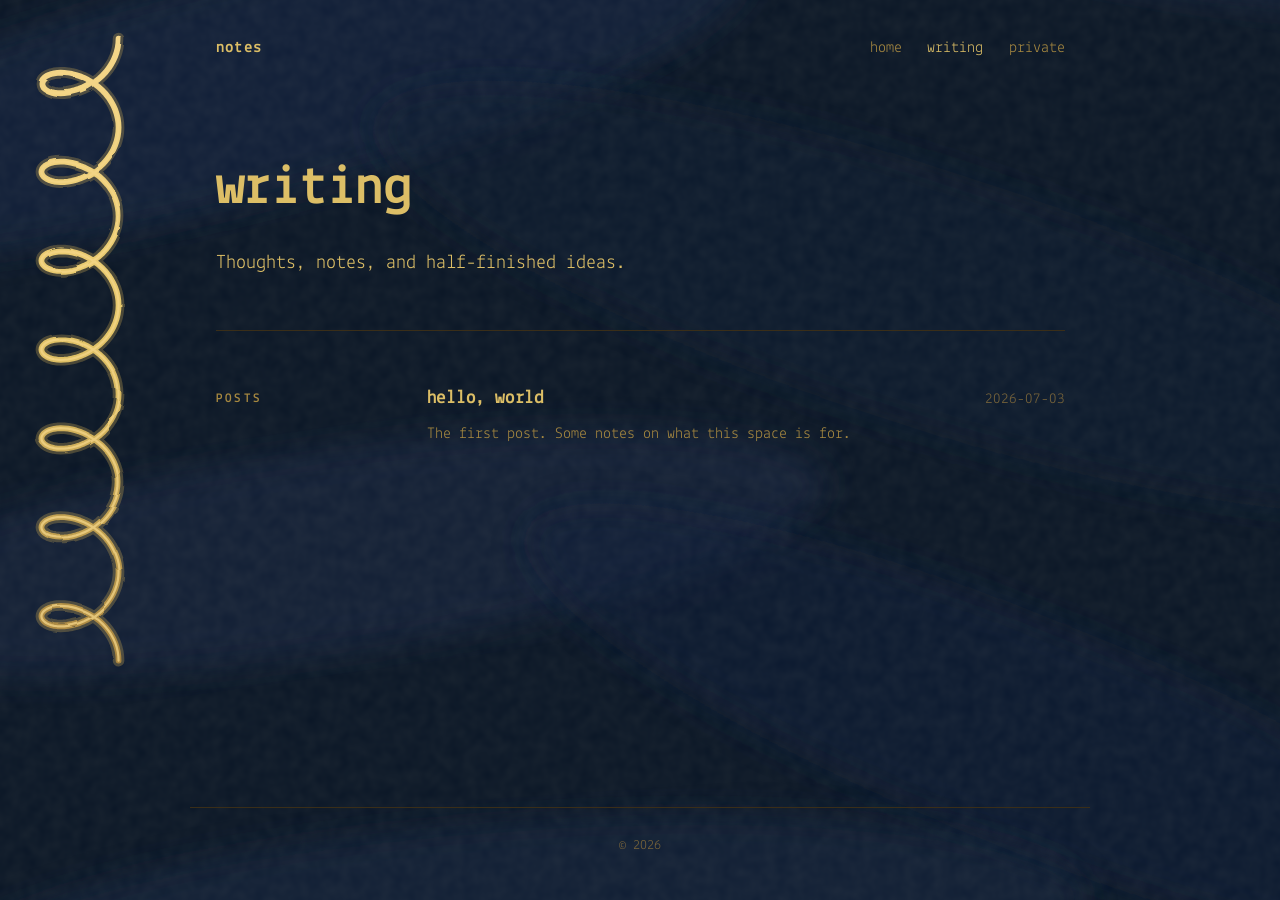
==== commit 9e5a2120: "Dark blue painterly background, gold text, gold brushstroke spiral" ====
--- a/blog.html
+++ b/blog.html
@@ -10,8 +10,8 @@
   <link rel="stylesheet" href="css/style.css" />
 </head>
 <body>
-  <div class="vine vine-left" aria-hidden="true"></div>
-  <div class="vine vine-right" aria-hidden="true"></div>
+  <div class="bg-texture" aria-hidden="true"></div>
+  <div class="spiral" aria-hidden="true"></div>
 
   <header class="site-header">
     <a href="index.html" class="logo">notes</a>
--- a/css/style.css
+++ b/css/style.css
@@ -1,12 +1,13 @@
 :root {
-  --bg: #93a582;
-  --ink: #0f1a0d;
-  --muted: #2f4225;
-  --faint: #5a6d4e;
-  --rule: #728166;
-  --accent: #8a3d1c;
-  --vine: #14200f;
-  --leaf: #2f4a24;
+  --bg: #0a1626;
+  --ink: #dcbe66;
+  --muted: #a68840;
+  --faint: #75623a;
+  --rule: #3a2e18;
+  --accent: #f4d689;
+  --gold-bright: #f4d689;
+  --gold-mid: #e5c76a;
+  --gold-deep: #b89a52;
   --content-width: 900px;
   --label-width: 160px;
   --gutter: 3rem;
@@ -25,7 +26,7 @@
 }
 
 body {
-  background: var(--bg);
+  background-color: var(--bg);
   color: var(--ink);
   font-family: 'Lekton', 'JetBrains Mono', 'IBM Plex Mono', ui-monospace, monospace;
   line-height: 1.65;
@@ -34,6 +35,23 @@
   flex-direction: column;
   position: relative;
   overflow-x: hidden;
+}
+
+/* ── painterly brushstroke background layer ────────── */
+.bg-texture {
+  position: fixed;
+  top: 0;
+  left: 0;
+  width: 100vw;
+  height: 100vh;
+  z-index: -1;
+  pointer-events: none;
+}
+
+.bg-texture svg {
+  width: 100%;
+  height: 100%;
+  display: block;
 }
 
 h1, h2, h3 {
@@ -65,10 +83,11 @@
 em { font-style: italic; }
 code {
   font-family: inherit;
-  background: rgba(63, 90, 55, 0.1);
+  background: rgba(244, 214, 137, 0.12);
   padding: 0.05em 0.35em;
   border-radius: 3px;
   font-size: 0.92em;
+  color: var(--gold-bright);
 }
 
 hr.rule {
@@ -77,83 +96,48 @@
   margin: 3rem 0;
 }
 
-/* ── vines: fixed, ornamental, scroll-driven ───────── */
-.vine {
+/* ── gold brushstroke spiral ───────────────────────── */
+.spiral {
   position: fixed;
   top: 0;
-  width: 240px;
+  left: -30px;
+  width: 220px;
   height: 100vh;
   pointer-events: none;
-  z-index: 3;
+  z-index: 0;
   overflow: visible;
 }
 
-.vine-left  { left: -60px; }
-.vine-right { right: -60px; transform: scaleX(-1); }
-
-.vine svg {
+.spiral svg {
   width: 100%;
   height: 100%;
   overflow: visible;
   display: block;
 }
 
-.main-vine {
+.spiral-under,
+.spiral-main,
+.spiral-highlight {
   fill: none;
-  stroke: #1a3315;
-  stroke-width: 4;
   stroke-linecap: round;
   stroke-linejoin: round;
 }
 
-.tendril {
-  fill: none;
-  stroke: #2a4a24;
-  stroke-width: 2.2;
-  stroke-linecap: round;
-  stroke-linejoin: round;
-}
-
-.leaf {
-  fill: #4e8f48;
-  opacity: 0;
-  transform-box: fill-box;
-  transform-origin: center;
-  transition: opacity 0.5s ease;
-}
-
-.flower {
-  opacity: 0;
-  transform-box: fill-box;
-  transform-origin: center;
-  transition: opacity 0.6s ease;
-}
-
-.flower circle:nth-child(1) { fill: #f6b8d2; }
-.flower circle:nth-child(2) { fill: #c6b7ff; }
-.flower circle:nth-child(3) { fill: #ffe88b; }
-.flower circle:nth-child(4) { fill: #b7f0b5; }
-.flower circle:nth-child(5) { fill: #ffd0b4; }
-.flower circle:nth-child(6) { fill: #e8c7ff; }
-.flower .flower-center { fill: #ffd84a; }
-
-.pollen {
-  fill: #ffd84a;
-  opacity: 0;
-  filter: drop-shadow(0 0 4px rgba(255, 216, 74, 0.7));
-  transform-box: fill-box;
-  transform-origin: center;
-  transition: opacity 0.8s ease;
-}
-
-.pollen.revealed {
-  opacity: 0.85;
-  animation: pollen-drift 5s ease-in-out infinite alternate;
-}
-
-@keyframes pollen-drift {
-  from { translate: 0 8px; }
-  to   { translate: 0 -8px; }
+.spiral-under {
+  stroke: var(--gold-deep);
+  stroke-width: 18;
+  opacity: 0.35;
+}
+
+.spiral-main {
+  stroke: url(#gold-grad);
+  stroke-width: 9;
+}
+
+.spiral-highlight {
+  stroke: var(--gold-bright);
+  stroke-width: 3.5;
+  opacity: 0.75;
 }
 
 /* ── header ────────────────────────────────────────── */
@@ -395,13 +379,13 @@
   border-radius: 4px;
   font-size: 1rem;
   font-family: inherit;
-  background: #fbf7ea;
+  background: rgba(244, 214, 137, 0.08);
   color: var(--ink);
 }
 
 .gate-form input:focus {
   outline: none;
-  border-color: var(--vine);
+  border-color: var(--accent);
 }
 
 .gate-form button,
@@ -452,9 +436,9 @@
   z-index: 1;
 }
 
-/* ── smaller desktop: hide vines to avoid content overlap ─── */
-@media (max-width: 1149px) {
-  .vine { display: none; }
+/* ── smaller desktop: hide spiral to avoid content overlap ─── */
+@media (max-width: 1249px) {
+  .spiral { display: none; }
 }
 
 /* ── narrow screens: single-column ─────────────────── */
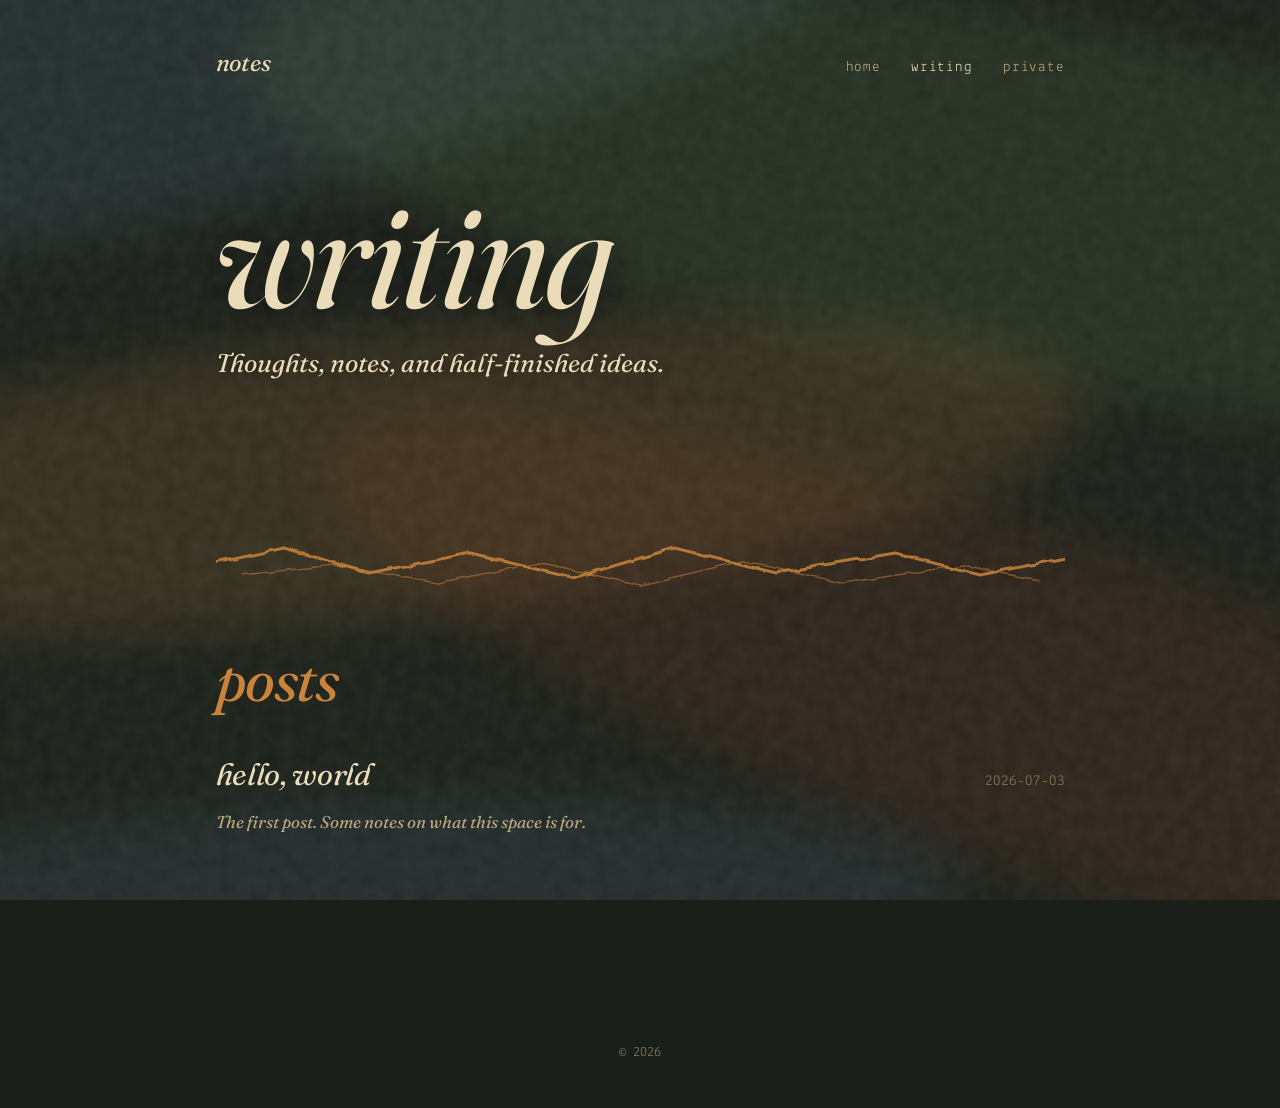
==== commit 955f3b0b: "Painterly abstract expressionist theme with angular mountains, Fraunces italic display" ====
--- a/blog.html
+++ b/blog.html
@@ -6,12 +6,11 @@
   <title>writing — notes</title>
   <link rel="preconnect" href="https://fonts.googleapis.com" />
   <link rel="preconnect" href="https://fonts.gstatic.com" crossorigin />
-  <link href="https://fonts.googleapis.com/css2?family=Lekton:ital,wght@0,400;0,700;1,400&display=swap" rel="stylesheet" />
+  <link href="https://fonts.googleapis.com/css2?family=Fraunces:ital,opsz,wght@0,9..144,400;0,9..144,700;1,9..144,400;1,9..144,700&family=Lekton:ital,wght@0,400;0,700;1,400&display=swap" rel="stylesheet" />
   <link rel="stylesheet" href="css/style.css" />
 </head>
 <body>
-  <div class="bg-texture" aria-hidden="true"></div>
-  <div class="spiral" aria-hidden="true"></div>
+  <div class="canvas-bg" aria-hidden="true"></div>
 
   <header class="site-header">
     <a href="index.html" class="logo">notes</a>
@@ -28,7 +27,7 @@
       <p class="lede">Thoughts, notes, and half-finished ideas.</p>
     </section>
 
-    <hr class="rule" />
+    <div class="painterly-rule" aria-hidden="true"></div>
 
     <section>
       <p class="section-label">Posts</p>
--- a/css/style.css
+++ b/css/style.css
@@ -1,15 +1,24 @@
+/*
+  Painterly, abstract-expressionist, angular, nature-focused.
+  Palette pulled from oil-pigment landscape work: deep pine bg,
+  cream text, ochre + moss + slate as painterly accents.
+*/
+
 :root {
-  --bg: #0a1626;
-  --ink: #dcbe66;
-  --muted: #a68840;
-  --faint: #75623a;
-  --rule: #3a2e18;
-  --accent: #f4d689;
-  --gold-bright: #f4d689;
-  --gold-mid: #e5c76a;
-  --gold-deep: #b89a52;
+  --bg: #1a1f19;
+  --ink: #eadcb8;
+  --muted: #b8a97f;
+  --faint: #857858;
+  --rule: #3d3b25;
+  --accent: #d78535;
+  --ochre: #c8843a;
+  --moss:  #4a6b3e;
+  --slate: #3d5266;
+  --earth: #8a3a24;
+  --gold:  #d4a02c;
+  --bone:  #eadcb8;
   --content-width: 900px;
-  --label-width: 160px;
+  --label-width: 200px;
   --gutter: 3rem;
 }
 
@@ -37,114 +46,73 @@
   overflow-x: hidden;
 }
 
-/* ── painterly brushstroke background layer ────────── */
-.bg-texture {
+/* ── canvas background: painterly texture ─────────── */
+.canvas-bg {
   position: fixed;
-  top: 0;
-  left: 0;
-  width: 100vw;
-  height: 100vh;
+  inset: 0;
   z-index: -1;
   pointer-events: none;
 }
-
-.bg-texture svg {
+.canvas-bg svg {
   width: 100%;
   height: 100%;
   display: block;
 }
 
+/* ── typography ────────────────────────────────────── */
 h1, h2, h3 {
-  font-family: 'Lekton', 'JetBrains Mono', 'IBM Plex Mono', ui-monospace, monospace;
-  font-weight: 700;
-  line-height: 1.15;
-  letter-spacing: -0.01em;
+  font-family: 'Fraunces', 'Playfair Display', Georgia, serif;
+  font-weight: 400;
+  line-height: 0.98;
+  letter-spacing: -0.02em;
   color: var(--ink);
-}
-
-h1 { font-size: 3rem; margin-bottom: 1.2rem; }
-h2 { font-size: 1.4rem; margin: 2rem 0 0.6rem; }
-h3 { font-size: 1.1rem; margin: 1.4rem 0 0.4rem; }
+  font-style: italic;
+}
+
+h1 { font-size: 5.5rem; margin-bottom: 1.2rem; }
+h2 { font-size: 2rem; margin: 2rem 0 0.6rem; }
+h3 { font-size: 1.35rem; margin: 1.4rem 0 0.4rem; }
 
 p { margin-bottom: 1rem; }
 
 a {
   color: var(--accent);
   text-decoration: none;
-  border-bottom: 1px solid rgba(164, 74, 36, 0.35);
-  transition: border-color 0.15s ease, color 0.15s ease;
-}
-
+  border-bottom: 1px solid rgba(215, 133, 53, 0.4);
+  transition: border-color 0.2s ease, color 0.2s ease;
+}
 a:hover {
-  border-bottom-color: var(--accent);
-  color: var(--ink);
-}
-
-em { font-style: italic; }
+  color: var(--gold);
+  border-bottom-color: var(--gold);
+}
+
+em, i {
+  font-family: 'Fraunces', Georgia, serif;
+  font-style: italic;
+  color: var(--gold);
+}
+
 code {
-  font-family: inherit;
-  background: rgba(244, 214, 137, 0.12);
+  font-family: 'Lekton', monospace;
+  background: rgba(215, 133, 53, 0.12);
   padding: 0.05em 0.35em;
   border-radius: 3px;
   font-size: 0.92em;
-  color: var(--gold-bright);
+  color: var(--ochre);
 }
 
 hr.rule {
   border: none;
-  border-top: 1px solid var(--rule);
+  height: 40px;
   margin: 3rem 0;
-}
-
-/* ── gold brushstroke spiral ───────────────────────── */
-.spiral {
-  position: fixed;
-  top: 0;
-  left: -30px;
-  width: 220px;
-  height: 100vh;
-  pointer-events: none;
-  z-index: 0;
-  overflow: visible;
-}
-
-.spiral svg {
-  width: 100%;
-  height: 100%;
-  overflow: visible;
-  display: block;
-}
-
-.spiral-under,
-.spiral-main,
-.spiral-highlight {
-  fill: none;
-  stroke-linecap: round;
-  stroke-linejoin: round;
-}
-
-.spiral-under {
-  stroke: var(--gold-deep);
-  stroke-width: 18;
-  opacity: 0.35;
-}
-
-.spiral-main {
-  stroke: url(#gold-grad);
-  stroke-width: 9;
-}
-
-.spiral-highlight {
-  stroke: var(--gold-bright);
-  stroke-width: 3.5;
-  opacity: 0.75;
-}
-
-/* ── header ────────────────────────────────────────── */
+  background: transparent;
+}
+
+/* ── site header ───────────────────────────────────── */
 .site-header {
   max-width: var(--content-width);
   margin: 0 auto;
-  padding: 2rem 1.5rem 1.5rem;
+  padding: 2.5rem 1.5rem 1rem;
   display: flex;
   justify-content: space-between;
   align-items: baseline;
@@ -156,33 +124,35 @@
 }
 
 .logo {
-  font-size: 1rem;
-  font-weight: 700;
-  color: var(--ink);
+  font-family: 'Fraunces', Georgia, serif;
+  font-style: italic;
+  font-size: 1.4rem;
+  font-weight: 400;
+  color: var(--bone);
   border-bottom: none;
-  letter-spacing: 0.02em;
-}
-
-.logo:hover { border-bottom: none; color: var(--accent); }
+  letter-spacing: -0.01em;
+}
+.logo:hover { border-bottom: none; color: var(--gold); }
 
 .site-header nav {
   display: flex;
-  gap: 1.5rem;
-}
-
+  gap: 1.8rem;
+}
 .site-header nav a {
-  color: var(--muted);
-  font-size: 0.95rem;
+  font-family: 'Lekton', monospace;
+  color: var(--muted);
+  font-size: 0.9rem;
   border-bottom: none;
-}
-
+  letter-spacing: 0.05em;
+  text-transform: lowercase;
+}
 .site-header nav a.active,
 .site-header nav a:hover {
-  color: var(--ink);
+  color: var(--bone);
   border-bottom: none;
 }
 
-/* ── container / layout ────────────────────────────── */
+/* ── container ─────────────────────────────────────── */
 .container {
   max-width: var(--content-width);
   margin: 0 auto;
@@ -193,54 +163,72 @@
   z-index: 1;
 }
 
+/* ── hero: huge display type over painterly landscape ─ */
 .hero {
-  margin: 2rem 0 1rem;
-}
+  position: relative;
+  padding: 3rem 0 6rem;
+  margin-bottom: 2rem;
+}
+
+.hero-art {
+  position: absolute;
+  inset: -2rem -30rem 0 -30rem;
+  height: 100%;
+  z-index: 0;
+  pointer-events: none;
+}
+.hero-art svg { width: 100%; height: 100%; display: block; }
 
 .hero h1 {
-  font-size: 3.4rem;
+  position: relative;
+  z-index: 1;
+  font-size: 9rem;
+  line-height: 0.9;
   margin-bottom: 1.5rem;
+  color: var(--bone);
+  text-shadow: 0 2px 30px rgba(0, 0, 0, 0.4);
+}
+
+.hero .lede {
+  position: relative;
+  z-index: 1;
+  font-family: 'Fraunces', Georgia, serif;
+  font-style: italic;
+  font-size: 1.5rem;
+  line-height: 1.3;
+  color: var(--bone);
+  max-width: 34rem;
+  margin-bottom: 1rem;
+  text-shadow: 0 1px 10px rgba(0, 0, 0, 0.3);
+}
+
+/* ── section labels: huge italic, asymmetric ───────── */
+.section-label {
+  font-family: 'Fraunces', Georgia, serif;
+  font-style: italic;
+  font-weight: 400;
+  font-size: 3.5rem;
+  line-height: 0.9;
   letter-spacing: -0.02em;
-}
-
-.lede {
-  font-size: 1.15rem;
-  line-height: 1.6;
-  color: var(--ink);
-  margin-bottom: 1.15rem;
-  max-width: 42rem;
-}
-
-/* Two-column desktop layout: section-label sits left of content */
-@media (min-width: 820px) {
-  main.container > section:not(.hero):not(.gate) {
-    display: grid;
-    grid-template-columns: var(--label-width) 1fr;
-    gap: var(--gutter);
-    align-items: start;
-  }
-
-  main.container > section:not(.hero):not(.gate) > .section-label {
-    grid-column: 1;
-    margin: 0;
-    padding-top: 0.35rem;
-    position: sticky;
-    top: 1.5rem;
-  }
-
-  main.container > section:not(.hero):not(.gate) > *:not(.section-label) {
-    grid-column: 2;
-    min-width: 0;
-  }
-}
-
-.section-label {
-  font-size: 0.78rem;
-  font-weight: 700;
-  letter-spacing: 0.18em;
-  text-transform: uppercase;
-  color: var(--muted);
-  margin-bottom: 1.25rem;
+  color: var(--ochre);
+  margin-bottom: 2rem;
+  text-transform: lowercase;
+  display: block;
+}
+
+/* Sections alternate flush left/right for looseness */
+main.container > section:not(.hero) {
+  margin-bottom: 1.5rem;
+  padding: 1.5rem 0;
+  position: relative;
+}
+
+main.container > section:nth-of-type(odd of :not(.hero)) .section-label {
+  text-align: left;
+}
+main.container > section:nth-of-type(even of :not(.hero)) .section-label {
+  text-align: right;
+  margin-right: 0;
 }
 
 /* ── content elements ──────────────────────────────── */
@@ -252,52 +240,57 @@
 }
 
 .ideas-list li {
-  padding: 0.5rem 0;
+  padding: 0.7rem 0;
   color: var(--ink);
-  border-top: 1px dashed var(--rule);
-}
-
+  font-family: 'Fraunces', Georgia, serif;
+  font-style: italic;
+  font-size: 1.15rem;
+  line-height: 1.4;
+  border-top: 1px solid var(--rule);
+}
 .ideas-list li:first-child { border-top: none; padding-top: 0; }
 
 .project-list li {
-  padding: 0.9rem 0;
+  padding: 1rem 0;
   border-top: 1px solid var(--rule);
   display: flex;
   gap: 1.5rem;
   align-items: baseline;
 }
-
 .project-list li:first-child { border-top: none; padding-top: 0; }
 
 .project-name {
+  font-family: 'Fraunces', Georgia, serif;
+  font-style: italic;
   font-weight: 700;
-  color: var(--ink);
-  min-width: 130px;
-}
-
+  color: var(--gold);
+  min-width: 160px;
+  font-size: 1.15rem;
+}
 .project-desc {
   color: var(--muted);
-  font-size: 0.98rem;
-}
-
-.links li { padding: 0.25rem 0; }
+  font-size: 1rem;
+}
+
+.links li {
+  padding: 0.25rem 0;
+  font-size: 1.05rem;
+}
 
 .more-link {
-  margin-top: 1rem;
-  font-size: 0.95rem;
+  margin-top: 1.5rem;
+  font-family: 'Fraunces', Georgia, serif;
+  font-style: italic;
+  font-size: 1.1rem;
 }
 
 /* ── blog list ─────────────────────────────────────── */
-.post-list {
-  list-style: none;
-}
-
+.post-list { list-style: none; }
 .post-list li {
-  padding: 1.2rem 0;
+  padding: 1.6rem 0;
   border-top: 1px solid var(--rule);
 }
-
-.post-list li:first-child { border-top: none; padding-top: 0; }
+.post-list li:first-child { border-top: none; padding-top: 0.5rem; }
 .post-list li:last-child { border-bottom: none; }
 
 .post-list a {
@@ -306,50 +299,49 @@
   align-items: baseline;
   gap: 1rem;
   border-bottom: none;
-  color: var(--ink);
-}
-
-.post-list a:hover .post-title { color: var(--accent); }
+  color: var(--bone);
+}
+.post-list a:hover .post-title { color: var(--ochre); }
 
 .post-title {
-  font-size: 1.2rem;
-  font-weight: 700;
+  font-family: 'Fraunces', Georgia, serif;
+  font-style: italic;
+  font-size: 1.8rem;
+  font-weight: 400;
   letter-spacing: -0.01em;
-  transition: color 0.15s ease;
-}
-
+  transition: color 0.2s ease;
+}
 .post-date {
   color: var(--faint);
   font-size: 0.9rem;
+  font-family: 'Lekton', monospace;
   font-variant-numeric: tabular-nums;
   white-space: nowrap;
 }
-
 .post-excerpt {
   color: var(--muted);
-  margin-top: 0.4rem;
-  font-size: 0.95rem;
-  line-height: 1.55;
+  margin-top: 0.5rem;
+  font-size: 1rem;
+  font-family: 'Fraunces', Georgia, serif;
+  font-style: italic;
 }
 
 /* ── post page ─────────────────────────────────────── */
 .post .back {
   margin-bottom: 2rem;
   font-size: 0.9rem;
-}
-
-.post-header {
-  margin-bottom: 2rem;
-}
-
+  font-family: 'Lekton', monospace;
+}
+.post-header { margin-bottom: 2.5rem; }
 .post-meta {
   color: var(--faint);
   font-size: 0.9rem;
+  font-family: 'Lekton', monospace;
   font-variant-numeric: tabular-nums;
 }
-
 .post article ul { margin: 0 0 1rem 1.5rem; }
-.post article li { margin-bottom: 0.3rem; }
+.post article li { margin-bottom: 0.3rem; font-family: 'Fraunces', Georgia, serif; font-style: italic; }
+.post article p { font-family: 'Fraunces', Georgia, serif; font-style: italic; font-size: 1.15rem; line-height: 1.5; }
 
 /* ── private gate ──────────────────────────────────── */
 .gate {
@@ -357,8 +349,7 @@
   margin: 3rem auto;
   text-align: center;
 }
-
-.gate h1 { font-size: 2.2rem; margin-bottom: 0.5rem; }
+.gate h1 { font-size: 3.5rem; margin-bottom: 0.5rem; }
 
 .gate-form {
   margin: 2rem 0 1.5rem;
@@ -366,60 +357,57 @@
   flex-direction: column;
   gap: 0.75rem;
 }
-
 .gate-form label {
   text-align: left;
   font-size: 0.9rem;
   color: var(--muted);
-}
-
+  font-family: 'Lekton', monospace;
+}
 .gate-form input {
-  padding: 0.7rem 0.9rem;
+  padding: 0.8rem 1rem;
   border: 1px solid var(--rule);
-  border-radius: 4px;
+  border-radius: 2px;
   font-size: 1rem;
-  font-family: inherit;
-  background: rgba(244, 214, 137, 0.08);
+  font-family: 'Lekton', monospace;
+  background: rgba(234, 220, 184, 0.06);
   color: var(--ink);
 }
-
 .gate-form input:focus {
   outline: none;
-  border-color: var(--accent);
-}
-
+  border-color: var(--ochre);
+}
 .gate-form button,
 .lock-btn {
-  padding: 0.7rem 1rem;
-  background: var(--ink);
+  padding: 0.8rem 1rem;
+  background: var(--ochre);
   color: var(--bg);
   border: none;
-  border-radius: 4px;
+  border-radius: 2px;
   font-size: 0.95rem;
-  font-family: inherit;
+  font-family: 'Lekton', monospace;
   cursor: pointer;
-  transition: opacity 0.15s ease;
-}
-
+  transition: background 0.15s ease;
+  text-transform: lowercase;
+  letter-spacing: 0.05em;
+}
 .gate-form button:hover,
-.lock-btn:hover { opacity: 0.85; }
-
+.lock-btn:hover { background: var(--gold); }
 .lock-btn {
   background: transparent;
   color: var(--muted);
   border: 1px solid var(--rule);
   margin-top: 2rem;
 }
-
 .gate-error {
-  color: #b23a3a;
-  font-size: 0.9rem;
-}
-
+  color: var(--earth);
+  font-size: 0.9rem;
+  font-family: 'Lekton', monospace;
+}
 .note {
   font-size: 0.85rem;
   color: var(--muted);
   margin-top: 1rem;
+  font-family: 'Lekton', monospace;
 }
 
 /* ── footer ────────────────────────────────────────── */
@@ -428,26 +416,34 @@
   margin: 0 auto;
   padding: 1.5rem;
   width: 100%;
-  border-top: 1px solid var(--rule);
   color: var(--faint);
   font-size: 0.85rem;
+  font-family: 'Lekton', monospace;
   text-align: center;
   position: relative;
   z-index: 1;
 }
 
-/* ── smaller desktop: hide spiral to avoid content overlap ─── */
-@media (max-width: 1249px) {
-  .spiral { display: none; }
-}
-
-/* ── narrow screens: single-column ─────────────────── */
+/* ── painterly angular divider ─────────────────────── */
+.painterly-rule {
+  width: 100%;
+  height: 60px;
+  margin: 1rem 0 2rem;
+  position: relative;
+  overflow: visible;
+}
+.painterly-rule svg { width: 100%; height: 100%; display: block; }
+
+/* ── narrower screens ──────────────────────────────── */
 @media (max-width: 819px) {
   html { font-size: 16px; }
-  .hero h1 { font-size: 2.2rem; }
-  h1 { font-size: 2.2rem; }
+  .hero h1 { font-size: 4.5rem; }
+  .hero .lede { font-size: 1.25rem; }
+  .section-label { font-size: 2.5rem; }
+  .post-title { font-size: 1.4rem; }
   .container { padding-top: 1.5rem; }
   .post-list a { flex-direction: column; gap: 0.2rem; }
   .project-list li { flex-direction: column; gap: 0.2rem; }
   .project-name { min-width: 0; }
-}
+  .hero-art { inset: -2rem -5rem 0 -5rem; }
+}
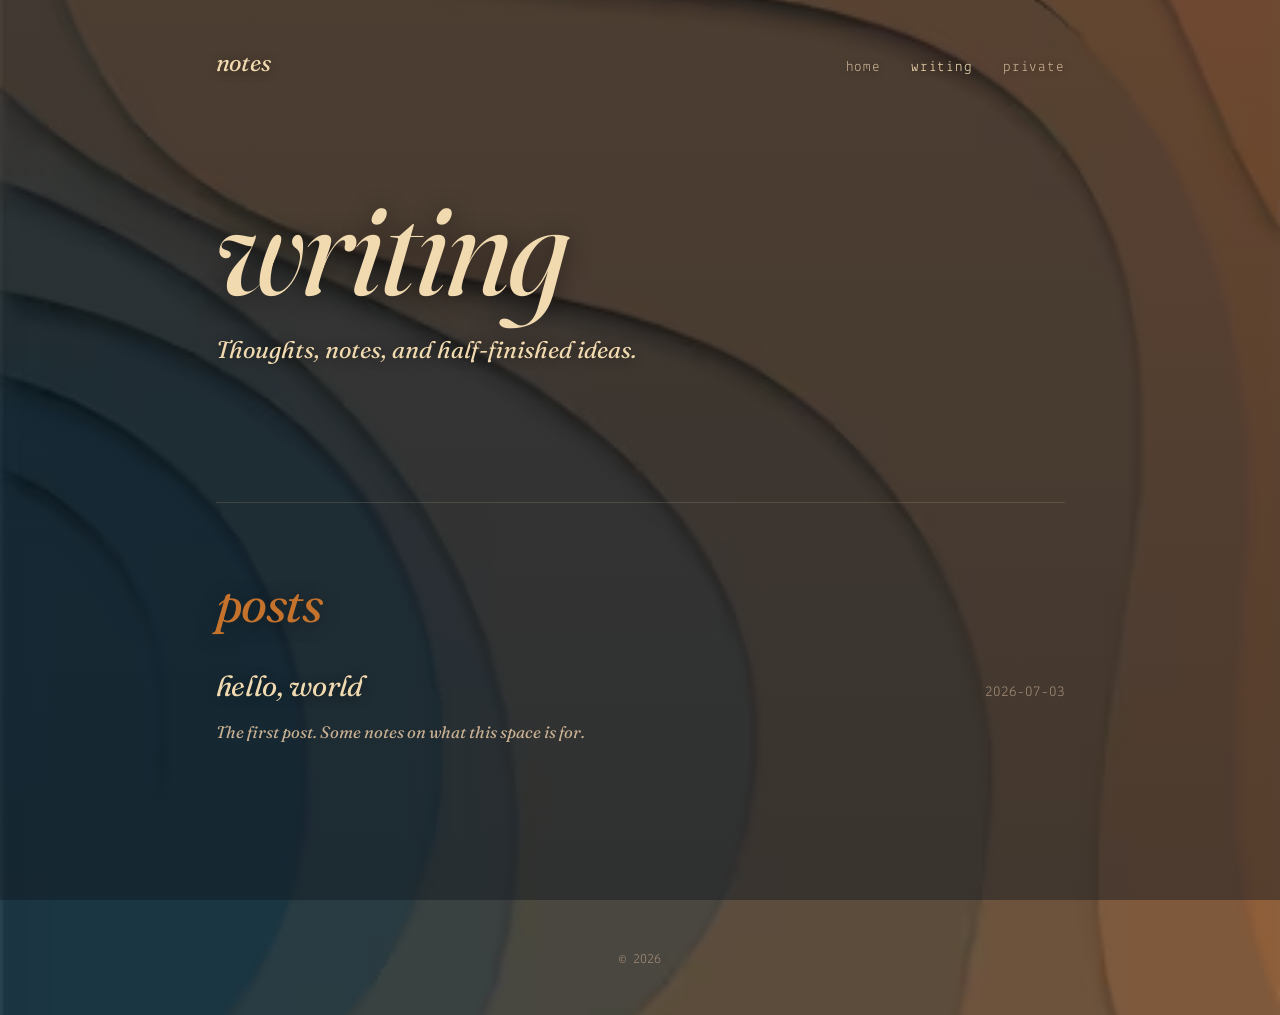
==== commit 1af6c9be: "Use paper-cut image as background, drop all SVG decorations" ====
--- a/blog.html
+++ b/blog.html
@@ -10,7 +10,6 @@
   <link rel="stylesheet" href="css/style.css" />
 </head>
 <body>
-  <div class="canvas-bg" aria-hidden="true"></div>
 
   <header class="site-header">
     <a href="index.html" class="logo">notes</a>
@@ -27,7 +26,7 @@
       <p class="lede">Thoughts, notes, and half-finished ideas.</p>
     </section>
 
-    <div class="painterly-rule" aria-hidden="true"></div>
+    <hr class="rule" />
 
     <section>
       <p class="section-label">Posts</p>
@@ -52,6 +51,5 @@
   </footer>
 
   <script src="js/main.js"></script>
-  <script src="js/vines.js"></script>
 </body>
 </html>
--- a/css/style.css
+++ b/css/style.css
@@ -1,25 +1,22 @@
 /*
-  Painterly, abstract-expressionist, angular, nature-focused.
-  Palette pulled from oil-pigment landscape work: deep pine bg,
-  cream text, ochre + moss + slate as painterly accents.
+  Palette pulled from the paper-cut background image:
+  deep teal, warm browns, rust orange, cream highlights.
+  Image is used directly as the fixed body background.
 */
 
 :root {
-  --bg: #1a1f19;
-  --ink: #eadcb8;
-  --muted: #b8a97f;
-  --faint: #857858;
-  --rule: #3d3b25;
-  --accent: #d78535;
-  --ochre: #c8843a;
-  --moss:  #4a6b3e;
-  --slate: #3d5266;
-  --earth: #8a3a24;
-  --gold:  #d4a02c;
-  --bone:  #eadcb8;
+  --bg: #1e3040;
+  --ink: #f2dab0;
+  --muted: #c9b092;
+  --faint: #9c8672;
+  --rule: #4a3a28;
+  --accent: #d4772c;
+  --gold:   #e8b56a;
+  --teal:   #2c4a5a;
+  --brown:  #7a5a42;
+  --rust:   #c5722c;
+  --cream:  #f2dab0;
   --content-width: 900px;
-  --label-width: 200px;
-  --gutter: 3rem;
 }
 
 * {
@@ -36,6 +33,13 @@
 
 body {
   background-color: var(--bg);
+  background-image:
+    linear-gradient(rgba(15, 22, 30, 0.35), rgba(15, 22, 30, 0.45)),
+    url("../bg.avif");
+  background-size: cover;
+  background-position: center;
+  background-attachment: fixed;
+  background-repeat: no-repeat;
   color: var(--ink);
   font-family: 'Lekton', 'JetBrains Mono', 'IBM Plex Mono', ui-monospace, monospace;
   line-height: 1.65;
@@ -46,27 +50,15 @@
   overflow-x: hidden;
 }
 
-/* ── canvas background: painterly texture ─────────── */
-.canvas-bg {
-  position: fixed;
-  inset: 0;
-  z-index: -1;
-  pointer-events: none;
-}
-.canvas-bg svg {
-  width: 100%;
-  height: 100%;
-  display: block;
-}
-
 /* ── typography ────────────────────────────────────── */
 h1, h2, h3 {
   font-family: 'Fraunces', 'Playfair Display', Georgia, serif;
   font-weight: 400;
-  line-height: 0.98;
+  font-style: italic;
+  line-height: 1.0;
   letter-spacing: -0.02em;
-  color: var(--ink);
-  font-style: italic;
+  color: var(--cream);
+  text-shadow: 0 2px 24px rgba(0, 0, 0, 0.45);
 }
 
 h1 { font-size: 5.5rem; margin-bottom: 1.2rem; }
@@ -78,8 +70,8 @@
 a {
   color: var(--accent);
   text-decoration: none;
-  border-bottom: 1px solid rgba(215, 133, 53, 0.4);
-  transition: border-color 0.2s ease, color 0.2s ease;
+  border-bottom: 1px solid rgba(212, 119, 44, 0.4);
+  transition: color 0.2s ease, border-color 0.2s ease;
 }
 a:hover {
   color: var(--gold);
@@ -94,18 +86,17 @@
 
 code {
   font-family: 'Lekton', monospace;
-  background: rgba(215, 133, 53, 0.12);
+  background: rgba(212, 119, 44, 0.14);
   padding: 0.05em 0.35em;
   border-radius: 3px;
   font-size: 0.92em;
-  color: var(--ochre);
+  color: var(--gold);
 }
 
 hr.rule {
   border: none;
-  height: 40px;
+  border-top: 1px solid rgba(242, 218, 176, 0.15);
   margin: 3rem 0;
-  background: transparent;
 }
 
 /* ── site header ───────────────────────────────────── */
@@ -128,9 +119,10 @@
   font-style: italic;
   font-size: 1.4rem;
   font-weight: 400;
-  color: var(--bone);
+  color: var(--cream);
   border-bottom: none;
   letter-spacing: -0.01em;
+  text-shadow: 0 1px 12px rgba(0, 0, 0, 0.4);
 }
 .logo:hover { border-bottom: none; color: var(--gold); }
 
@@ -145,10 +137,11 @@
   border-bottom: none;
   letter-spacing: 0.05em;
   text-transform: lowercase;
+  text-shadow: 0 1px 8px rgba(0, 0, 0, 0.4);
 }
 .site-header nav a.active,
 .site-header nav a:hover {
-  color: var(--bone);
+  color: var(--cream);
   border-bottom: none;
 }
 
@@ -163,96 +156,70 @@
   z-index: 1;
 }
 
-/* ── hero: huge display type over painterly landscape ─ */
+/* ── hero ──────────────────────────────────────────── */
 .hero {
-  position: relative;
-  padding: 3rem 0 6rem;
-  margin-bottom: 2rem;
-}
-
-.hero-art {
-  position: absolute;
-  inset: -2rem -30rem 0 -30rem;
-  height: 100%;
-  z-index: 0;
-  pointer-events: none;
-}
-.hero-art svg { width: 100%; height: 100%; display: block; }
-
+  padding: 3rem 0 4rem;
+  margin-bottom: 1rem;
+}
 .hero h1 {
-  position: relative;
-  z-index: 1;
-  font-size: 9rem;
-  line-height: 0.9;
+  font-size: 8rem;
+  line-height: 0.92;
   margin-bottom: 1.5rem;
-  color: var(--bone);
-  text-shadow: 0 2px 30px rgba(0, 0, 0, 0.4);
-}
-
+}
 .hero .lede {
-  position: relative;
-  z-index: 1;
-  font-family: 'Fraunces', Georgia, serif;
-  font-style: italic;
-  font-size: 1.5rem;
-  line-height: 1.3;
-  color: var(--bone);
+  font-family: 'Fraunces', Georgia, serif;
+  font-style: italic;
+  font-size: 1.4rem;
+  line-height: 1.35;
+  color: var(--cream);
   max-width: 34rem;
   margin-bottom: 1rem;
-  text-shadow: 0 1px 10px rgba(0, 0, 0, 0.3);
-}
-
-/* ── section labels: huge italic, asymmetric ───────── */
+  text-shadow: 0 1px 12px rgba(0, 0, 0, 0.4);
+}
+
+/* ── section labels ────────────────────────────────── */
 .section-label {
   font-family: 'Fraunces', Georgia, serif;
   font-style: italic;
   font-weight: 400;
-  font-size: 3.5rem;
-  line-height: 0.9;
+  font-size: 3rem;
+  line-height: 0.95;
   letter-spacing: -0.02em;
-  color: var(--ochre);
-  margin-bottom: 2rem;
+  color: var(--rust);
+  margin-bottom: 1.5rem;
   text-transform: lowercase;
   display: block;
-}
-
-/* Sections alternate flush left/right for looseness */
+  text-shadow: 0 2px 20px rgba(0, 0, 0, 0.35);
+}
+
 main.container > section:not(.hero) {
   margin-bottom: 1.5rem;
   padding: 1.5rem 0;
-  position: relative;
-}
-
-main.container > section:nth-of-type(odd of :not(.hero)) .section-label {
-  text-align: left;
-}
-main.container > section:nth-of-type(even of :not(.hero)) .section-label {
-  text-align: right;
-  margin-right: 0;
 }
 
 /* ── content elements ──────────────────────────────── */
 .now-list,
 .links,
 .ideas-list,
-.project-list {
+.project-list,
+.post-list {
   list-style: none;
 }
 
 .ideas-list li {
-  padding: 0.7rem 0;
+  padding: 0.6rem 0;
   color: var(--ink);
   font-family: 'Fraunces', Georgia, serif;
   font-style: italic;
-  font-size: 1.15rem;
+  font-size: 1.1rem;
   line-height: 1.4;
-  border-top: 1px solid var(--rule);
+  border-top: 1px solid rgba(242, 218, 176, 0.12);
 }
 .ideas-list li:first-child { border-top: none; padding-top: 0; }
 
 .project-list li {
-  padding: 1rem 0;
-  border-top: 1px solid var(--rule);
+  padding: 0.9rem 0;
+  border-top: 1px solid rgba(242, 218, 176, 0.12);
   display: flex;
   gap: 1.5rem;
   align-items: baseline;
@@ -264,31 +231,24 @@
   font-style: italic;
   font-weight: 700;
   color: var(--gold);
-  min-width: 160px;
-  font-size: 1.15rem;
-}
-.project-desc {
-  color: var(--muted);
-  font-size: 1rem;
-}
-
-.links li {
-  padding: 0.25rem 0;
+  min-width: 150px;
+  font-size: 1.1rem;
+}
+.project-desc { color: var(--muted); font-size: 1rem; }
+
+.links li { padding: 0.25rem 0; font-size: 1.05rem; }
+
+.more-link {
+  margin-top: 1rem;
+  font-family: 'Fraunces', Georgia, serif;
+  font-style: italic;
   font-size: 1.05rem;
 }
 
-.more-link {
-  margin-top: 1.5rem;
-  font-family: 'Fraunces', Georgia, serif;
-  font-style: italic;
-  font-size: 1.1rem;
-}
-
 /* ── blog list ─────────────────────────────────────── */
-.post-list { list-style: none; }
 .post-list li {
-  padding: 1.6rem 0;
-  border-top: 1px solid var(--rule);
+  padding: 1.4rem 0;
+  border-top: 1px solid rgba(242, 218, 176, 0.12);
 }
 .post-list li:first-child { border-top: none; padding-top: 0.5rem; }
 .post-list li:last-child { border-bottom: none; }
@@ -299,17 +259,18 @@
   align-items: baseline;
   gap: 1rem;
   border-bottom: none;
-  color: var(--bone);
-}
-.post-list a:hover .post-title { color: var(--ochre); }
+  color: var(--cream);
+}
+.post-list a:hover .post-title { color: var(--rust); }
 
 .post-title {
   font-family: 'Fraunces', Georgia, serif;
   font-style: italic;
-  font-size: 1.8rem;
+  font-size: 1.7rem;
   font-weight: 400;
   letter-spacing: -0.01em;
   transition: color 0.2s ease;
+  text-shadow: 0 1px 12px rgba(0, 0, 0, 0.35);
 }
 .post-date {
   color: var(--faint);
@@ -321,7 +282,7 @@
 .post-excerpt {
   color: var(--muted);
   margin-top: 0.5rem;
-  font-size: 1rem;
+  font-size: 0.98rem;
   font-family: 'Fraunces', Georgia, serif;
   font-style: italic;
 }
@@ -340,8 +301,17 @@
   font-variant-numeric: tabular-nums;
 }
 .post article ul { margin: 0 0 1rem 1.5rem; }
-.post article li { margin-bottom: 0.3rem; font-family: 'Fraunces', Georgia, serif; font-style: italic; }
-.post article p { font-family: 'Fraunces', Georgia, serif; font-style: italic; font-size: 1.15rem; line-height: 1.5; }
+.post article li {
+  margin-bottom: 0.3rem;
+  font-family: 'Fraunces', Georgia, serif;
+  font-style: italic;
+}
+.post article p {
+  font-family: 'Fraunces', Georgia, serif;
+  font-style: italic;
+  font-size: 1.12rem;
+  line-height: 1.5;
+}
 
 /* ── private gate ──────────────────────────────────── */
 .gate {
@@ -365,22 +335,22 @@
 }
 .gate-form input {
   padding: 0.8rem 1rem;
-  border: 1px solid var(--rule);
+  border: 1px solid rgba(242, 218, 176, 0.2);
   border-radius: 2px;
   font-size: 1rem;
   font-family: 'Lekton', monospace;
-  background: rgba(234, 220, 184, 0.06);
+  background: rgba(15, 22, 30, 0.4);
   color: var(--ink);
 }
 .gate-form input:focus {
   outline: none;
-  border-color: var(--ochre);
+  border-color: var(--rust);
 }
 .gate-form button,
 .lock-btn {
   padding: 0.8rem 1rem;
-  background: var(--ochre);
-  color: var(--bg);
+  background: var(--rust);
+  color: #1a1f19;
   border: none;
   border-radius: 2px;
   font-size: 0.95rem;
@@ -395,20 +365,11 @@
 .lock-btn {
   background: transparent;
   color: var(--muted);
-  border: 1px solid var(--rule);
+  border: 1px solid rgba(242, 218, 176, 0.2);
   margin-top: 2rem;
 }
-.gate-error {
-  color: var(--earth);
-  font-size: 0.9rem;
-  font-family: 'Lekton', monospace;
-}
-.note {
-  font-size: 0.85rem;
-  color: var(--muted);
-  margin-top: 1rem;
-  font-family: 'Lekton', monospace;
-}
+.gate-error { color: #d97a5e; font-size: 0.9rem; font-family: 'Lekton', monospace; }
+.note { font-size: 0.85rem; color: var(--muted); margin-top: 1rem; font-family: 'Lekton', monospace; }
 
 /* ── footer ────────────────────────────────────────── */
 .site-footer {
@@ -424,26 +385,15 @@
   z-index: 1;
 }
 
-/* ── painterly angular divider ─────────────────────── */
-.painterly-rule {
-  width: 100%;
-  height: 60px;
-  margin: 1rem 0 2rem;
-  position: relative;
-  overflow: visible;
-}
-.painterly-rule svg { width: 100%; height: 100%; display: block; }
-
 /* ── narrower screens ──────────────────────────────── */
 @media (max-width: 819px) {
   html { font-size: 16px; }
-  .hero h1 { font-size: 4.5rem; }
-  .hero .lede { font-size: 1.25rem; }
-  .section-label { font-size: 2.5rem; }
-  .post-title { font-size: 1.4rem; }
+  .hero h1 { font-size: 4rem; }
+  .hero .lede { font-size: 1.2rem; }
+  .section-label { font-size: 2.2rem; }
+  .post-title { font-size: 1.35rem; }
   .container { padding-top: 1.5rem; }
   .post-list a { flex-direction: column; gap: 0.2rem; }
   .project-list li { flex-direction: column; gap: 0.2rem; }
   .project-name { min-width: 0; }
-  .hero-art { inset: -2rem -5rem 0 -5rem; }
-}
+}
